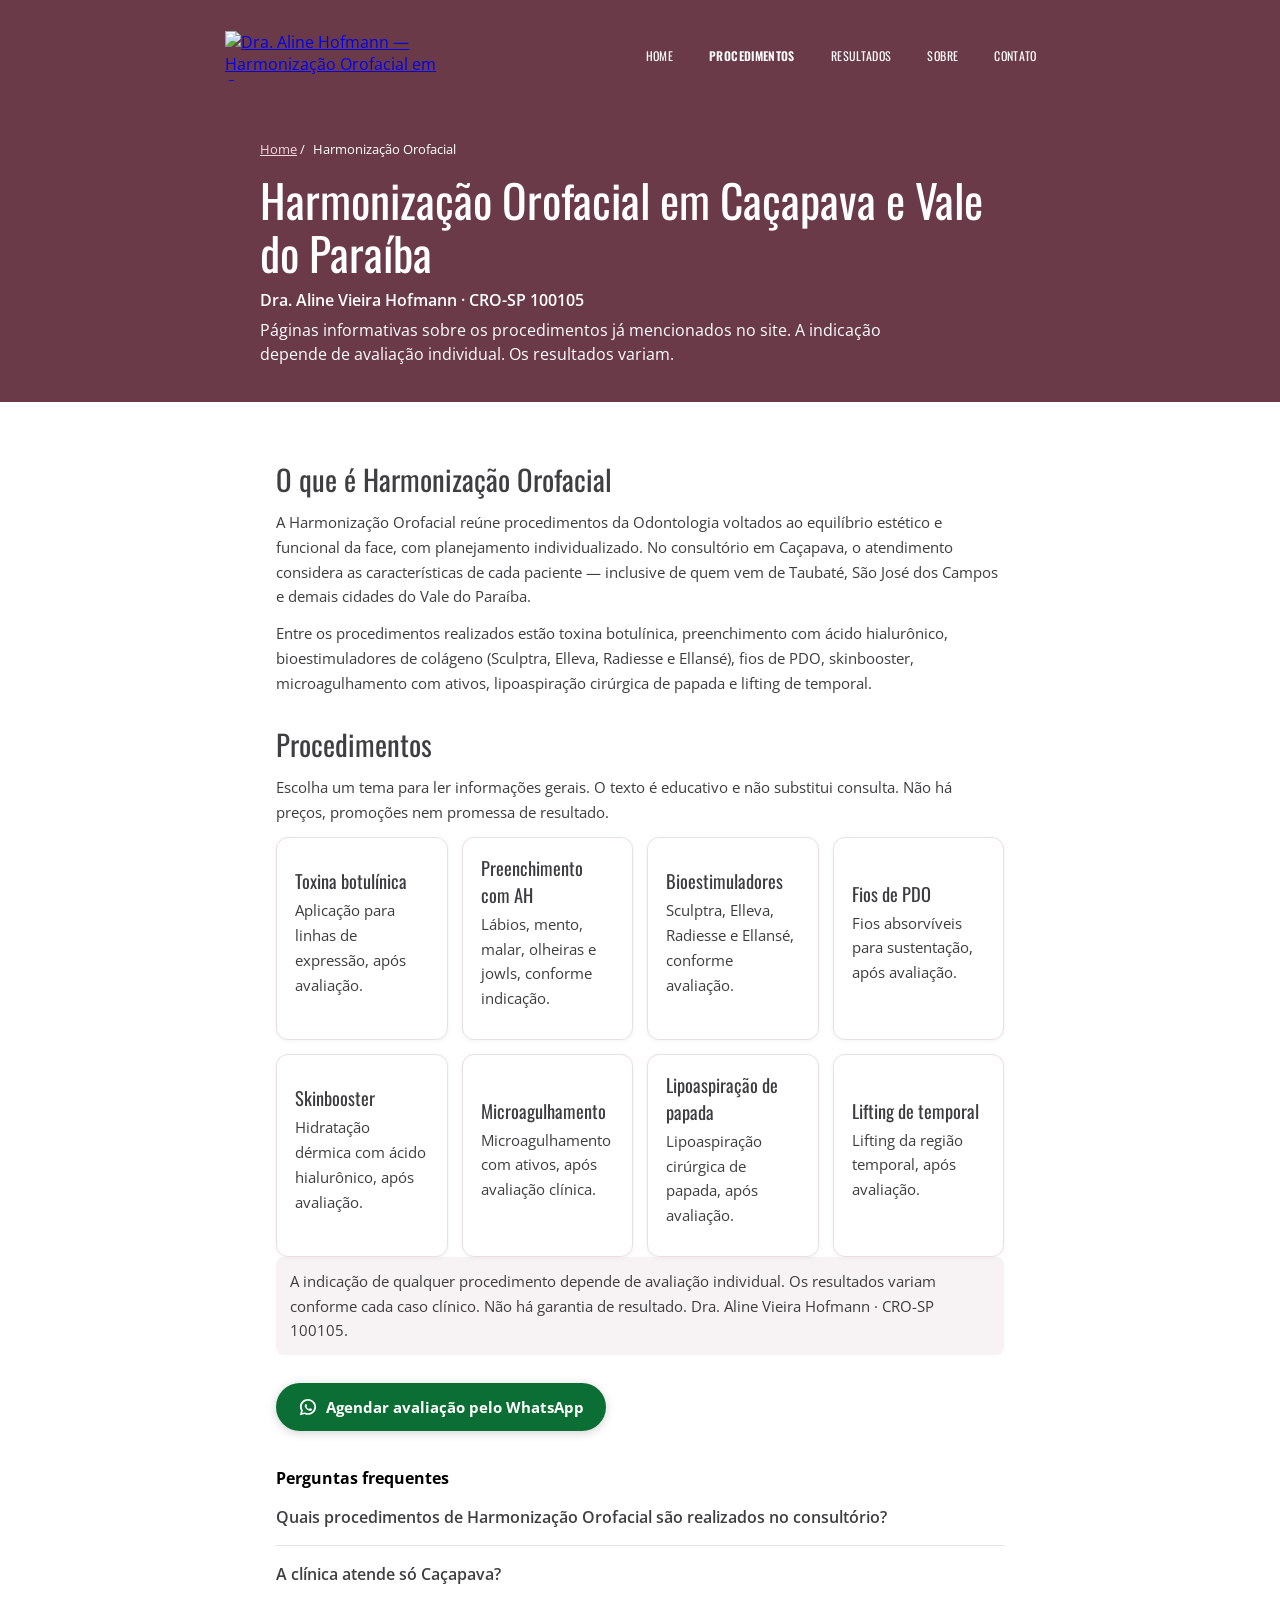
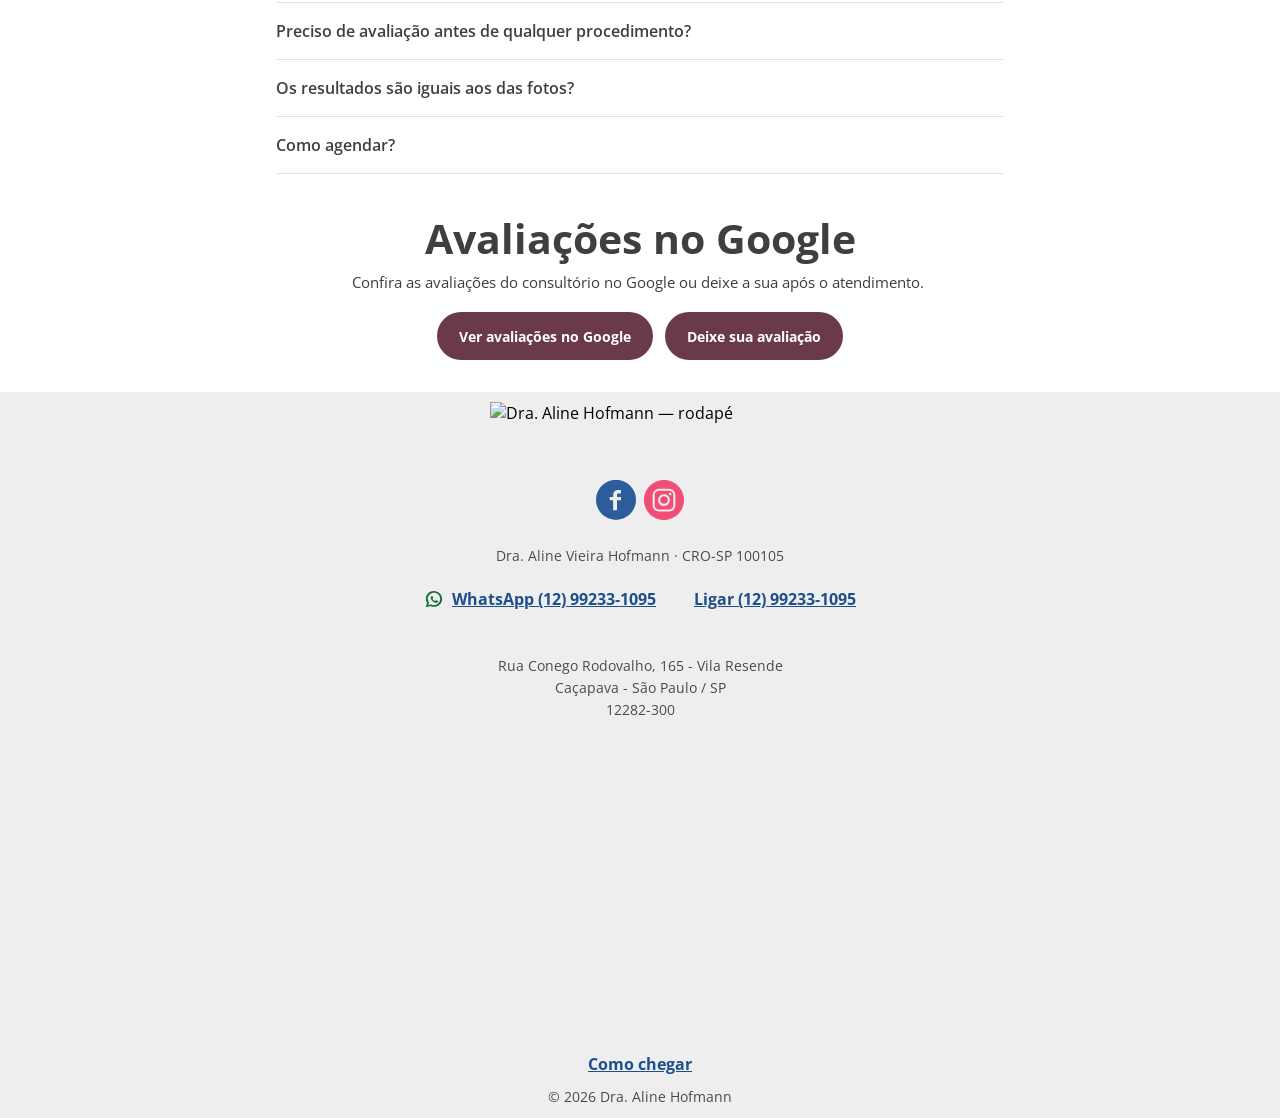
==== harmonizacao-orofacial/index.html @ 2e1ecfd5 "Cria páginas SEO de procedimentos de Harmonização Orofacial Hub e oito landings estáticas em /harmon" ====
<!DOCTYPE html>
<html lang="pt-BR">
  <head>
    <meta http-equiv="Content-Type" content="text/html; charset=UTF-8">
    <meta http-equiv="X-UA-Compatible" content="IE=edge">
    <meta name="viewport" content="width=device-width, initial-scale=1">
    <meta name="robots" content="index,follow">
    <title>Harmonização Orofacial em Caçapava | Procedimentos | Dra. Aline Hofmann</title>
    <meta name="description" content="Procedimentos de Harmonização Orofacial em Caçapava, Taubaté, São José dos Campos e Vale do Paraíba. Dra. Aline Vieira Hofmann, CRO-SP 100105. Agende avaliação pelo WhatsApp.">
    <meta property="og:title" content="Harmonização Orofacial em Caçapava | Procedimentos | Dra. Aline Hofmann">
    <meta property="og:description" content="Procedimentos de Harmonização Orofacial em Caçapava, Taubaté, São José dos Campos e Vale do Paraíba. Dra. Aline Vieira Hofmann, CRO-SP 100105. Agende avaliação pelo WhatsApp.">
    <meta property="og:locale" content="pt_BR">
    <meta property="og:type" content="website">
    <meta property="og:url" content="https://www.alinehofmann.com.br/harmonizacao-orofacial/">
    <meta property="og:image" content="https://www.alinehofmann.com.br/assets/images/img-dra-aline-hofmann-facebook.jpg">
    <link rel="canonical" href="https://www.alinehofmann.com.br/harmonizacao-orofacial/">
    <link rel="icon" href="/favicon.ico" type="image/x-icon">
    <link rel="preconnect" href="https://fonts.googleapis.com">
    <link rel="preconnect" href="https://fonts.gstatic.com" crossorigin>
    <link rel="preload" as="style" href="https://fonts.googleapis.com/css2?family=Open+Sans:wght@400;600;700&family=Oswald:wght@400;700&display=swap" onload="this.onload=null;this.rel='stylesheet'">
    <noscript><link href="https://fonts.googleapis.com/css2?family=Open+Sans:wght@400;600;700&family=Oswald:wght@400;700&display=swap" rel="stylesheet"></noscript>
    <link href="/assets/criadordesites.css" rel="stylesheet" type="text/css">
    <link href="/assets/site.css" rel="stylesheet" type="text/css">
    <script async src="https://www.googletagmanager.com/gtag/js?id=G-3TV7PS3K3Y"></script>
    <script>
      window.dataLayer = window.dataLayer || [];
      function gtag(){dataLayer.push(arguments);}
      gtag("js", new Date());
      gtag("config", "G-3TV7PS3K3Y");
    </script>
    <script type="application/ld+json">
{
  "@context": "https://schema.org",
  "@graph": [
    {
      "@type": "Dentist",
      "@id": "https://www.alinehofmann.com.br/#dentist",
      "name": "Dra. Aline Vieira Hofmann",
      "alternateName": "Dra. Aline Hofmann",
      "url": "https://www.alinehofmann.com.br/",
      "image": "https://www.alinehofmann.com.br/assets/images/img-dra-aline-hofmann-facebook.jpg",
      "telephone": "+5512992331095",
      "identifier": "CRO-SP 100105",
      "address": {
        "@type": "PostalAddress",
        "streetAddress": "Rua Conego Rodovalho, 165, Vila Resende",
        "addressLocality": "Caçapava",
        "addressRegion": "SP",
        "postalCode": "12282-300",
        "addressCountry": "BR"
      },
      "areaServed": [
        {
          "@type": "City",
          "name": "Caçapava"
        },
        {
          "@type": "City",
          "name": "Taubaté"
        },
        {
          "@type": "City",
          "name": "São José dos Campos"
        },
        {
          "@type": "AdministrativeArea",
          "name": "Vale do Paraíba"
        }
      ],
      "hasMap": "https://maps.google.com/?cid=9540491782782688648",
      "sameAs": [
        "https://www.instagram.com/dra_aline_hofmann/",
        "https://maps.google.com/?cid=9540491782782688648"
      ]
    },
    {
      "@type": "Service",
      "@id": "https://www.alinehofmann.com.br/harmonizacao-orofacial/#service",
      "name": "Harmonização Orofacial",
      "serviceType": "Harmonização Orofacial",
      "description": "Harmonização Orofacial em Caçapava, Taubaté, São José dos Campos e Vale do Paraíba.",
      "url": "https://www.alinehofmann.com.br/harmonizacao-orofacial/",
      "provider": {
        "@id": "https://www.alinehofmann.com.br/#dentist"
      },
      "areaServed": [
        {
          "@type": "City",
          "name": "Caçapava"
        },
        {
          "@type": "City",
          "name": "Taubaté"
        },
        {
          "@type": "City",
          "name": "São José dos Campos"
        },
        {
          "@type": "AdministrativeArea",
          "name": "Vale do Paraíba"
        }
      ]
    },
    {
      "@type": "BreadcrumbList",
      "itemListElement": [
        {
          "@type": "ListItem",
          "position": 1,
          "name": "Home",
          "item": "https://www.alinehofmann.com.br/"
        },
        {
          "@type": "ListItem",
          "position": 2,
          "name": "Harmonização Orofacial",
          "item": "https://www.alinehofmann.com.br/harmonizacao-orofacial/"
        }
      ]
    },
    {
      "@type": "FAQPage",
      "mainEntity": [
        {
          "@type": "Question",
          "name": "Quais procedimentos de Harmonização Orofacial são realizados no consultório?",
          "acceptedAnswer": {
            "@type": "Answer",
            "text": "Entre os procedimentos mencionados no site estão toxina botulínica, preenchimento com ácido hialurônico, bioestimuladores de colágeno (Sculptra, Elleva, Radiesse e Ellansé), fios de PDO, skinbooster, microagulhamento com ativos, lipoaspiração cirúrgica de papada e lifting de temporal. A indicação de cada um depende de avaliação individual."
          }
        },
        {
          "@type": "Question",
          "name": "A clínica atende só Caçapava?",
          "acceptedAnswer": {
            "@type": "Answer",
            "text": "O consultório fica em Caçapava/SP e também recebe pacientes de Taubaté, São José dos Campos e de outras cidades do Vale do Paraíba."
          }
        },
        {
          "@type": "Question",
          "name": "Preciso de avaliação antes de qualquer procedimento?",
          "acceptedAnswer": {
            "@type": "Answer",
            "text": "Sim. Nenhum procedimento é indicado sem exame clínico. Esta página é informativa e não substitui consulta."
          }
        },
        {
          "@type": "Question",
          "name": "Os resultados são iguais aos das fotos?",
          "acceptedAnswer": {
            "@type": "Answer",
            "text": "Não. Imagens e relatos de outros casos não preveem o seu resultado. Os resultados variam conforme cada caso clínico."
          }
        },
        {
          "@type": "Question",
          "name": "Como agendar?",
          "acceptedAnswer": {
            "@type": "Answer",
            "text": "Pelo WhatsApp (12) 99233-1095, informando o procedimento de interesse para uma avaliação."
          }
        }
      ]
    }
  ]
}
    </script>
  </head>
  <body class="cs-main page-landing">
    <a class="skip-link" href="#conteudo">Ir para o conteúdo</a>
    <div class="cs-page">
      <header id="3a23d030-211c-4ec1-aa91-e8f165fbb660" class="cs-section cs-section-full cs-section-vertical">
        <div class="cs-section-inner">
          <div class="cs-lines">
            <div class="cs-line">
              <div class="cs-boxes">
                <div class="cs-box">
                  <div class="cs-widgets">
                    <div class="cs-widget cs-image-widget cs-image-alignment-center">
                      <a href="/">
                        <img class="cs-chosen-image" width="731" height="132" src="https://www.alinehofmann.com.br/assets/images/logo-dra-aline-hofmann.png" title="Dra. Aline Hofmann" alt="Dra. Aline Hofmann — Harmonização Orofacial em Caçapava">
                      </a>
                    </div>
                  </div>
                </div>
                <div class="cs-box">
                  <div class="cs-widgets">
                    <div class="cs-widget cs-menu-widget">
                      <nav class="cs-menu cs-menu-theme-2 cs-menu-horizontal cs-menu-center" aria-label="Menu principal do site">
                        <input aria-label="Abrir ou fechar o menu de navegação" type="checkbox" name="cs-menu-control" id="cs-menu-control">
                        <label for="cs-menu-control" class="cs-menu-button">
                          <svg viewBox="0 0 24 24" class="cs-ico-menu" xmlns="http://www.w3.org/2000/svg" aria-labelledby="menu-open-title" role="img">
                            <title id="menu-open-title">Ícone para exibir o menu</title>
                            <path d="M21.7,1.2H2.3C1,1.2,0,2.2,0,3.5s1,2.3,2.3,2.3h19.4c1.3,0,2.3-1,2.3-2.3S23,1.2,21.7,1.2z"></path>
                            <path d="M21.7,9.7H2.3C1,9.7,0,10.7,0,12s1,2.3,2.3,2.3h19.4c1.3,0,2.3-1,2.3-2.3S23,9.7,21.7,9.7z"></path>
                            <path d="M21.7,18.2H2.3c-1.3,0-2.3,1-2.3,2.3c0,1.3,1,2.3,2.3,2.3h19.4c1.3,0,2.3-1,2.3-2.3C24,19.2,23,18.2,21.7,18.2z"></path>
                          </svg>
                          <svg viewBox="0 0 24 24.009" class="cs-ico-menu-close" xmlns="http://www.w3.org/2000/svg" aria-labelledby="menu-close-title" role="img">
                            <title id="menu-close-title">Ícone para fechar o menu</title>
                            <path d="M16.067,12.009l7.092-7.091c1.121-1.121,1.121-2.938,0-4.058c-1.121-1.121-2.938-1.121-4.058,0 l-7.092,7.092L4.918,0.84C3.797-0.28,1.98-0.28,0.86,0.84c-1.121,1.121-1.121,2.938,0,4.058l7.092,7.111L0.84,19.101 c-1.121,1.121-1.121,2.938,0,4.059c0.561,0.56,1.295,0.85,2.029,0.85c0.734,0,1.469-0.271,2.029-0.85l7.111-7.092l7.092,7.092 c0.561,0.56,1.294,0.85,2.028,0.85s1.469-0.271,2.029-0.85c1.121-1.121,1.121-2.938,0-4.059L16.067,12.009z"></path>
                          </svg>
                        </label>
                        <label for="cs-menu-control" class="cs-menu-overlay"></label>
                        <ul class="cs-menu-items">
                          <li><a href="/">HOME</a></li>
                          <li class="cs-is-active has-submenu">
                            <a href="/harmonizacao-orofacial/" aria-haspopup="true">PROCEDIMENTOS</a>
                            <ul class="submenu">
                            <li><a href="/harmonizacao-orofacial/toxina-botulinica/">Toxina botulínica</a></li>
                            <li><a href="/harmonizacao-orofacial/preenchimento-acido-hialuronico/">Preenchimento com ácido hialurônico</a></li>
                            <li><a href="/harmonizacao-orofacial/bioestimuladores-de-colageno/">Bioestimuladores de colágeno</a></li>
                            <li><a href="/harmonizacao-orofacial/fios-de-pdo/">Fios de PDO</a></li>
                            <li><a href="/harmonizacao-orofacial/skinbooster/">Skinbooster</a></li>
                            <li><a href="/harmonizacao-orofacial/microagulhamento-com-ativos/">Microagulhamento com ativos</a></li>
                            <li><a href="/harmonizacao-orofacial/lipoaspiracao-de-papada/">Lipoaspiração cirúrgica de papada</a></li>
                            <li><a href="/harmonizacao-orofacial/lifting-de-temporal/">Lifting de temporal</a></li>
                            </ul>
                          </li>
                          <li><a href="/#resultados">RESULTADOS</a></li>
                          <li><a href="/#sobre">SOBRE</a></li>
                          <li><a href="/#contato">CONTATO</a></li>
                        </ul>
                      </nav>
                    </div>
                  </div>
                </div>
              </div>
            </div>
          </div>
        </div>
      </header>
      <main id="conteudo">
      <section class="page-hero">
        <div class="page-hero-inner">
          <ol class="breadcrumbs">
            <li><a href="/">Home</a><span aria-hidden="true"> / </span></li>
            <li><span aria-current="page">Harmonização Orofacial</span></li>
          </ol>
          <h1 class="hero-title">Harmonização Orofacial em Caçapava e Vale do Paraíba</h1>
          <p class="page-identity">Dra. Aline Vieira Hofmann · CRO-SP 100105</p>
          <p class="page-lead">Páginas informativas sobre os procedimentos já mencionados no site. A indicação depende de avaliação individual. Os resultados variam.</p>
        </div>
      </section>
      <article class="page-main">
        <h2>O que é Harmonização Orofacial</h2>
        <p>A Harmonização Orofacial reúne procedimentos da Odontologia voltados ao equilíbrio estético e funcional da face, com planejamento individualizado. No consultório em Caçapava, o atendimento considera as características de cada paciente — inclusive de quem vem de Taubaté, São José dos Campos e demais cidades do Vale do Paraíba.</p>
        <p>Entre os procedimentos realizados estão toxina botulínica, preenchimento com ácido hialurônico, bioestimuladores de colágeno (Sculptra, Elleva, Radiesse e Ellansé), fios de PDO, skinbooster, microagulhamento com ativos, lipoaspiração cirúrgica de papada e lifting de temporal.</p>
        <h2>Procedimentos</h2>
        <p>Escolha um tema para ler informações gerais. O texto é educativo e não substitui consulta. Não há preços, promoções nem promessa de resultado.</p>
        <div class="procedimentos-grid">
          <a class="procedimento-card" href="/harmonizacao-orofacial/toxina-botulinica/"><span class="card-title">Toxina botulínica</span><p>Aplicação para linhas de expressão, após avaliação.</p></a>
          <a class="procedimento-card" href="/harmonizacao-orofacial/preenchimento-acido-hialuronico/"><span class="card-title">Preenchimento com AH</span><p>Lábios, mento, malar, olheiras e jowls, conforme indicação.</p></a>
          <a class="procedimento-card" href="/harmonizacao-orofacial/bioestimuladores-de-colageno/"><span class="card-title">Bioestimuladores</span><p>Sculptra, Elleva, Radiesse e Ellansé, conforme avaliação.</p></a>
          <a class="procedimento-card" href="/harmonizacao-orofacial/fios-de-pdo/"><span class="card-title">Fios de PDO</span><p>Fios absorvíveis para sustentação, após avaliação.</p></a>
          <a class="procedimento-card" href="/harmonizacao-orofacial/skinbooster/"><span class="card-title">Skinbooster</span><p>Hidratação dérmica com ácido hialurônico, após avaliação.</p></a>
          <a class="procedimento-card" href="/harmonizacao-orofacial/microagulhamento-com-ativos/"><span class="card-title">Microagulhamento</span><p>Microagulhamento com ativos, após avaliação clínica.</p></a>
          <a class="procedimento-card" href="/harmonizacao-orofacial/lipoaspiracao-de-papada/"><span class="card-title">Lipoaspiração de papada</span><p>Lipoaspiração cirúrgica de papada, após avaliação.</p></a>
          <a class="procedimento-card" href="/harmonizacao-orofacial/lifting-de-temporal/"><span class="card-title">Lifting de temporal</span><p>Lifting da região temporal, após avaliação.</p></a>
        </div>
        <p class="compliance-note">A indicação de qualquer procedimento depende de avaliação individual. Os resultados variam conforme cada caso clínico. Não há garantia de resultado. Dra. Aline Vieira Hofmann · CRO-SP 100105.</p>
      </article>
      <div class="page-cta">
        <a class="btn-whatsapp" data-whatsapp="true" href="https://api.whatsapp.com/send?phone=5512992331095&amp;text=Ol%C3%A1%2C%20te%20encontrei%20pelo%20site.%20Gostaria%20de%20agendar%20uma%20avalia%C3%A7%C3%A3o%20de%20Harmoniza%C3%A7%C3%A3o%20Orofacial." target="_blank" rel="noopener noreferrer"><svg class="icon-whatsapp" xmlns="http://www.w3.org/2000/svg" width="20" height="20" viewBox="0 0 32 32" aria-hidden="true" focusable="false"><path fill="currentColor" d="M16 3C8.8 3 3 8.6 3 15.6c0 2.2.6 4.3 1.8 6.2L3 29l7.4-1.9c1.8.9 3.8 1.4 5.6 1.4 7.2 0 13-5.6 13-12.6S23.2 3 16 3zm0 23c-1.6 0-3.2-.4-4.6-1.2l-.3-.2-4.4 1.1 1.2-4.2-.2-.3C6.6 19.5 6 17.6 6 15.6 6 10.3 10.5 6 16 6s10 4.3 10 9.6S21.5 26 16 26zm5.5-7.2c-.3-.1-1.7-.8-2-.9s-.5-.1-.6.1c-.2.3-.7.9-.8 1.1-.1.2-.3.2-.6.1-1.5-.6-2.8-1.5-3.9-3.4-.3-.5.3-.5.8-1.6.1-.2 0-.3 0-.5l-.8-1.9c-.2-.5-.4-.4-.6-.4h-.5c-.2 0-.5.1-.7.3-.3.3-1 1-1 2.4s1 2.8 1.2 3c.1.2 2 3.2 4.9 4.4 1.8.7 2.5.6 3.4.5.5-.1 1.7-.7 1.9-1.4.2-.7.2-1.2.2-1.4 0-.1-.2-.2-.5-.3z"/></svg><span>Agendar avaliação pelo WhatsApp</span></a>
      </div>
      <section class="page-faq" aria-labelledby="faq-title">
        <h2 id="faq-title">Perguntas frequentes</h2>
        <ul class="faq-list">
          <li><details><summary>Quais procedimentos de Harmonização Orofacial são realizados no consultório?</summary><p>Entre os procedimentos mencionados no site estão toxina botulínica, preenchimento com ácido hialurônico, bioestimuladores de colágeno (Sculptra, Elleva, Radiesse e Ellansé), fios de PDO, skinbooster, microagulhamento com ativos, lipoaspiração cirúrgica de papada e lifting de temporal. A indicação de cada um depende de avaliação individual.</p></details></li>
          <li><details><summary>A clínica atende só Caçapava?</summary><p>O consultório fica em Caçapava/SP e também recebe pacientes de Taubaté, São José dos Campos e de outras cidades do Vale do Paraíba.</p></details></li>
          <li><details><summary>Preciso de avaliação antes de qualquer procedimento?</summary><p>Sim. Nenhum procedimento é indicado sem exame clínico. Esta página é informativa e não substitui consulta.</p></details></li>
          <li><details><summary>Os resultados são iguais aos das fotos?</summary><p>Não. Imagens e relatos de outros casos não preveem o seu resultado. Os resultados variam conforme cada caso clínico.</p></details></li>
          <li><details><summary>Como agendar?</summary><p>Pelo WhatsApp (12) 99233-1095, informando o procedimento de interesse para uma avaliação.</p></details></li>
        </ul>
      </section>
      <section class="page-avaliacoes" id="avaliacoes" aria-labelledby="avaliacoes-title">
        <h2 class="section-title" id="avaliacoes-title">Avaliações no Google</h2>
        <p class="avaliacoes-copy">Confira as avaliações do consultório no Google ou deixe a sua após o atendimento.</p>
        <div class="avaliacoes-actions">
          <a class="cs-button cs-button-theme-5 btn-secondary" href="https://www.google.com/search?q=dra+aline+hofmann#lrd=0x94cc5161d61322ff:0x8466a2ba8f4b9d88,1,,,," target="_blank" rel="noopener noreferrer"><span>Ver avaliações no Google</span></a>
          <a class="cs-button cs-button-theme-5 btn-secondary" href="https://www.google.com/search?q=dra+aline+hofmann#lrd=0x94cc5161d61322ff:0x8466a2ba8f4b9d88,1,,,," target="_blank" rel="noopener noreferrer"><span>Deixe sua avaliação</span></a>
        </div>
      </section>
      </main>
      <footer id="ea6f490f-95d0-49ba-af57-de3e62d012ec" class="cs-section cs-section-full cs-section-vertical">
        <div class="cs-section-inner">
          <div class="cs-lines">
            <div class="cs-line">
              <div class="cs-boxes">
                <div class="cs-box">
                  <div class="cs-widgets">
                    <div class="cs-widget cs-image-widget cs-image-alignment-center">
                      <img class="cs-chosen-image" width="731" height="132" style="max-width: 300px; height: auto;" src="https://www.alinehofmann.com.br/assets/images/logo-dra-aline-hofmann-gray.png" title="LOGO-rodape.png" alt="Dra. Aline Hofmann — rodapé">
                    </div>
                  </div>
                </div>
              </div>
            </div>
            <div class="cs-line">
              <div class="cs-boxes">
                <div class="cs-box">
                  <div class="cs-widgets">
                    <div class="cs-widget cs-social-widget">
                      <ul class="cs-social-colors cs-social-theme-1 cs-social-alignment-center cs-social-positioning-horizontal">
                        <li>
                          <a href="https://www.facebook.com/cpv.aline" target="_blank" rel="noopener noreferrer" aria-label="Facebook da Dra. Aline Hofmann">
                            <span class="visually-hidden">Facebook da Dra. Aline Hofmann</span>
                            <svg class="cs-ico-facebook" xmlns="http://www.w3.org/2000/svg" viewBox="0 0 24 24" aria-hidden="true">
                              <path fill="currentColor" d="M13.1,8.1H15L14.9,6H13c-1.5,0-2.7,1.3-2.7,3v1.2H8.2v2h2.1v5.9h2.3v-5.9H15v-2h-2.4V8.8 C12.6,8.4,12.9,8.1,13.1,8.1z"></path>
                              <path stroke-width="0" class="symbol" d="M12-0.1c-6.7,0-12,5.4-12,12c0,6.7,5.4,12,12,12c6.7,0,12-5.4,12-12C24.1,5.3,18.7-0.1,12-0.1z M15,8.1h-1.9 c-0.2,0-0.5,0.3-0.5,0.7v1.4H15v2h-2.4v5.9h-2.3v-5.9H8.2v-2h2.1V9c0-1.7,1.2-3,2.7-3h1.9L15,8.1L15,8.1z"></path>
                            </svg>
                          </a>
                        </li>
                        <li>
                          <a href="https://www.instagram.com/dra_aline_hofmann/" target="_blank" rel="noopener noreferrer" aria-label="Instagram da Dra. Aline Hofmann">
                            <span class="visually-hidden">Instagram da Dra. Aline Hofmann</span>
                            <svg class="cs-ico-instagram" xmlns="http://www.w3.org/2000/svg" viewBox="0 0 24 24" aria-hidden="true">
                              <g fill="currentColor">
                                <path d="M15.7,7.5c-0.5,0-0.8,0.4-0.8,0.8s0.4,0.8,0.8,0.8s0.8-0.4,0.8-0.8C16.5,7.9,16.1,7.5,15.7,7.5z"></path>
                                <path d="M17.7,6.3C17.4,6,17,5.7,16.5,5.5c-0.4-0.2-0.9-0.3-1.7-0.3c-0.7,0-1,0-2.8,0s-2.1,0-2.8,0
                                c-0.7,0-1.2,0.1-1.7,0.3C7,5.7,6.6,6,6.3,6.3C5.9,6.7,5.6,7.1,5.5,7.5C5.3,8,5.2,8.5,5.2,9.2c0,0.7,0,1,0,2.8s0,2.1,0,2.8
                                c0,0.7,0.1,1.2,0.3,1.7c0.2,0.5,0.4,0.9,0.8,1.2c0.3,0.4,0.8,0.6,1.2,0.8c0.4,0.2,0.9,0.3,1.7,0.3c0.7,0,1,0,2.8,0
                                c1.9,0,2.1,0,2.8,0c0.7,0,1.2-0.1,1.7-0.3c0.9-0.4,1.7-1.1,2-2c0.2-0.4,0.3-0.9,0.3-1.7c0-0.7,0-1,0-2.8s0-2.1,0-2.8
                                c0-0.7-0.1-1.2-0.3-1.7C18.4,7.1,18.1,6.7,17.7,6.3z M17.6,14.8c0,0.7-0.1,1-0.2,1.3c-0.2,0.6-0.7,1.1-1.3,1.3
                                c-0.2,0.1-0.6,0.2-1.3,0.2c-0.7,0-0.9,0-2.8,0c-1.8,0-2.1,0-2.8,0c-0.7,0-1-0.1-1.3-0.2c-0.3-0.1-0.6-0.3-0.8-0.5
                                c-0.2-0.2-0.4-0.5-0.5-0.8c-0.1-0.2-0.2-0.6-0.2-1.3c0-0.7,0-0.9,0-2.8c0-1.8,0-2.1,0-2.8c0-0.7,0.1-1,0.2-1.3
                                c0.1-0.3,0.3-0.6,0.5-0.8C7.4,7,7.6,6.8,7.9,6.7c0.2-0.1,0.6-0.2,1.3-0.2c0.7,0,0.9,0,2.8,0c1.8,0,2.1,0,2.8,0c0.7,0,1,0.1,1.3,0.2
                                c0.3,0.1,0.6,0.3,0.8,0.5c0.2,0.2,0.4,0.5,0.5,0.8c0.1,0.2,0.2,0.6,0.2,1.3c0,0.7,0,0.9,0,2.8C17.6,13.9,17.6,14.1,17.6,14.8z"></path>
                                <path d="M12,8.5c-2,0-3.5,1.6-3.5,3.5s1.6,3.5,3.5,3.5c2,0,3.5-1.6,3.5-3.5S14,8.5,12,8.5z M12,14.3
                                c-1.3,0-2.3-1-2.3-2.3s1-2.3,2.3-2.3s2.3,1,2.3,2.3S13.3,14.3,12,14.3z"></path>
                              </g>
                              <g stroke-width="0">
                                <circle cx="12" cy="12" r="2.3"></circle>
                                <path d="M17.4,8c-0.1-0.3-0.3-0.6-0.5-0.8c-0.2-0.2-0.5-0.4-0.8-0.5c-0.2-0.1-0.6-0.2-1.3-0.2c-0.7,0-0.9,0-2.8,0
                                c-1.8,0-2.1,0-2.8,0c-0.7,0-1,0.1-1.3,0.2C7.6,6.8,7.4,7,7.1,7.2C6.9,7.4,6.7,7.7,6.6,8C6.5,8.2,6.4,8.6,6.4,9.3c0,0.7,0,0.9,0,2.8
                                c0,1.8,0,2.1,0,2.8c0,0.7,0.1,1,0.2,1.3c0.1,0.3,0.3,0.6,0.5,0.8c0.2,0.2,0.5,0.4,0.8,0.5c0.2,0.1,0.6,0.2,1.3,0.2
                                c0.7,0,0.9,0,2.8,0c1.8,0,2.1,0,2.8,0c0.7,0,1-0.1,1.3-0.2c0.6-0.2,1.1-0.7,1.3-1.3c0.1-0.2,0.2-0.6,0.2-1.3c0-0.7,0-0.9,0-2.8
                                c0-1.8,0-2.1,0-2.8C17.6,8.6,17.5,8.2,17.4,8z M12,15.6c-2,0-3.5-1.6-3.5-3.5S10,8.5,12,8.5c2,0,3.5,1.6,3.5,3.5S14,15.6,12,15.6z
                                M15.7,9.2c-0.5,0-0.8-0.4-0.8-0.8s0.4-0.8,0.8-0.8s0.8,0.4,0.8,0.8C16.5,8.8,16.1,9.2,15.7,9.2z"></path>
                                <path d="M12,0C5.4,0,0,5.4,0,12s5.4,12,12,12s12-5.4,12-12S18.6,0,12,0z M18.8,14.9c0,0.7-0.1,1.2-0.3,1.7c-0.4,0.9-1.1,1.7-2,2
                                c-0.4,0.2-0.9,0.3-1.7,0.3c-0.7,0-1,0-2.8,0c-1.9,0-2.1,0-2.8,0c-0.7,0-1.2-0.1-1.7-0.3c-0.5-0.2-0.9-0.4-1.2-0.8
                                c-0.4-0.3-0.6-0.8-0.8-1.2c-0.2-0.4-0.3-0.9-0.3-1.7c0-0.7,0-1,0-2.8s0-2.1,0-2.8c0-0.7,0.1-1.2,0.3-1.7c0.2-0.5,0.4-0.9,0.8-1.2
                                C6.6,6,7,5.7,7.5,5.5c0.4-0.2,0.9-0.3,1.7-0.3c0.7,0,1,0,2.8,0s2.1,0,2.8,0c0.7,0,1.2,0.1,1.7,0.3C17,5.7,17.4,6,17.7,6.3
                                c0.4,0.3,0.6,0.8,0.8,1.2c0.2,0.4,0.3,0.9,0.3,1.7c0,0.7,0,1,0,2.8S18.9,14.2,18.8,14.9z"></path>
                              </g>
                            </svg>
                          </a>
                        </li>
                      </ul>
                    </div>
                  </div>
                </div>
              </div>
            </div>
            <div class="cs-line">
              <div class="cs-boxes">
                <div class="cs-box">
                  <div class="cs-widgets">
                    <div class="cs-widget cs-text-widget">
                      <div class="text-editor">
                        <p class="footer-identity" style="text-align:center">Dra. Aline Vieira Hofmann · CRO-SP 100105</p>
                        <div class="footer-contact">
                          <a class="footer-whatsapp" data-whatsapp="true" href="https://api.whatsapp.com/send?phone=5512992331095&amp;text=Ol%C3%A1%2C%20te%20encontrei%20pelo%20site.%20Gostaria%20de%20agendar%20uma%20avalia%C3%A7%C3%A3o%20de%20Harmoniza%C3%A7%C3%A3o%20Orofacial." target="_blank" rel="noopener noreferrer"><svg class="icon-whatsapp" xmlns="http://www.w3.org/2000/svg" width="20" height="20" viewBox="0 0 32 32" aria-hidden="true" focusable="false"><path fill="currentColor" d="M16 3C8.8 3 3 8.6 3 15.6c0 2.2.6 4.3 1.8 6.2L3 29l7.4-1.9c1.8.9 3.8 1.4 5.6 1.4 7.2 0 13-5.6 13-12.6S23.2 3 16 3zm0 23c-1.6 0-3.2-.4-4.6-1.2l-.3-.2-4.4 1.1 1.2-4.2-.2-.3C6.6 19.5 6 17.6 6 15.6 6 10.3 10.5 6 16 6s10 4.3 10 9.6S21.5 26 16 26zm5.5-7.2c-.3-.1-1.7-.8-2-.9s-.5-.1-.6.1c-.2.3-.7.9-.8 1.1-.1.2-.3.2-.6.1-1.5-.6-2.8-1.5-3.9-3.4-.3-.5.3-.5.8-1.6.1-.2 0-.3 0-.5l-.8-1.9c-.2-.5-.4-.4-.6-.4h-.5c-.2 0-.5.1-.7.3-.3.3-1 1-1 2.4s1 2.8 1.2 3c.1.2 2 3.2 4.9 4.4 1.8.7 2.5.6 3.4.5.5-.1 1.7-.7 1.9-1.4.2-.7.2-1.2.2-1.4 0-.1-.2-.2-.5-.3z"/></svg><span>WhatsApp (12) 99233-1095</span></a>
                          <a href="tel:+5512992331095">Ligar (12) 99233-1095</a>
                        </div>
                      </div>
                    </div>
                  </div>
                </div>
              </div>
            </div>
            <div class="cs-line">
              <div class="cs-boxes">
                <div class="cs-box">
                  <div class="cs-widgets">
                    <div class="cs-widget cs-text-widget" style="text-align: center;">
                      <div class="text-editor">
                        <p class="footer-address">Rua Conego Rodovalho, 165 - Vila Resende</p>
                        <p class="footer-address">Caçapava - São Paulo / SP</p>
                        <p class="footer-address">12282-300</p>
                      </div>
                    </div>
                  </div>
                </div>
              </div>
            </div>
            <div class="cs-line">
              <div class="cs-boxes">
                <div class="cs-box">
                  <div class="cs-widgets">
                    <div class="cs-widget cs-text-widget" style="text-align:center">
                      <iframe
                        class="maps-embed"
                        title="Mapa do consultório da Dra. Aline Hofmann na Rua Conego Rodovalho, 165, Vila Resende, Caçapava/SP"
                        src="https://www.google.com/maps?cid=9540491782782688648&amp;hl=pt-BR&amp;output=embed"
                        width="600"
                        height="280"
                        loading="lazy"
                        referrerpolicy="no-referrer-when-downgrade"
                        allowfullscreen></iframe>
                      <p>
                        <a class="como-chegar" href="https://maps.google.com/?cid=9540491782782688648" target="_blank" rel="noopener noreferrer">Como chegar</a>
                      </p>
                      <div class="text-editor">
                        <p class="footer-legal" style="text-align:center">© 2026 Dra. Aline Hofmann</p>
                      </div>
                    </div>
                  </div>
                </div>
              </div>
            </div>
          </div>
        </div>
      </footer>
    </div>
    <a class="whatsapp-float" data-whatsapp="true" href="https://api.whatsapp.com/send?phone=5512992331095&amp;text=Ol%C3%A1%2C%20te%20encontrei%20pelo%20site.%20Gostaria%20de%20agendar%20uma%20avalia%C3%A7%C3%A3o%20de%20Harmoniza%C3%A7%C3%A3o%20Orofacial." target="_blank" rel="noopener noreferrer" aria-label="Agendar avaliação pelo WhatsApp">
      <svg xmlns="http://www.w3.org/2000/svg" width="30" height="30" viewBox="0 0 32 32" aria-hidden="true"><path fill="#fff" d="M16 3C8.8 3 3 8.6 3 15.6c0 2.2.6 4.3 1.8 6.2L3 29l7.4-1.9c1.8.9 3.8 1.4 5.6 1.4 7.2 0 13-5.6 13-12.6S23.2 3 16 3zm0 23c-1.6 0-3.2-.4-4.6-1.2l-.3-.2-4.4 1.1 1.2-4.2-.2-.3C6.6 19.5 6 17.6 6 15.6 6 10.3 10.5 6 16 6s10 4.3 10 9.6S21.5 26 16 26zm5.5-7.2c-.3-.1-1.7-.8-2-.9s-.5-.1-.6.1c-.2.3-.7.9-.8 1.1-.1.2-.3.2-.6.1-1.5-.6-2.8-1.5-3.9-3.4-.3-.5.3-.5.8-1.6.1-.2 0-.3 0-.5l-.8-1.9c-.2-.5-.4-.4-.6-.4h-.5c-.2 0-.5.1-.7.3-.3.3-1 1-1 2.4s1 2.8 1.2 3c.1.2 2 3.2 4.9 4.4 1.8.7 2.5.6 3.4.5.5-.1 1.7-.7 1.9-1.4.2-.7.2-1.2.2-1.4 0-.1-.2-.2-.5-.3z"/></svg>
    </a>
    <script src="/assets/site.js"></script>
  </body>
</html>
---- assets/criadordesites.css ----
.owl-carousel,.owl-carousel .owl-item,.owl-theme .owl-dots,.owl-theme .owl-nav{-webkit-tap-highlight-color:transparent}.cs-product-modal,.fadeIn{-moz-animation:fadeIn .4s}.owl-carousel{display:none;width:100%;position:relative;z-index:1}.owl-carousel .owl-stage{position:relative;-ms-touch-action:pan-Y;touch-action:manipulation;-moz-backface-visibility:hidden}.owl-carousel .owl-stage:after{content:".";display:block;clear:both;visibility:hidden;line-height:0;height:0}.owl-carousel .owl-stage-outer{position:relative;overflow:hidden;-webkit-transform:translate3d(0,0,0)}.owl-carousel .owl-item,.owl-carousel .owl-wrapper{-webkit-backface-visibility:hidden;-moz-backface-visibility:hidden;-ms-backface-visibility:hidden;-webkit-transform:translate3d(0,0,0);-moz-transform:translate3d(0,0,0);-ms-transform:translate3d(0,0,0)}.owl-carousel .owl-item{position:relative;min-height:1px;float:left;-webkit-backface-visibility:hidden;-webkit-touch-callout:none}.owl-carousel .owl-item img{display:block;width:100%}.owl-carousel .owl-dots.disabled,.owl-carousel .owl-nav.disabled{display:none}.owl-carousel .owl-dot,.owl-carousel .owl-nav .owl-next,.owl-carousel .owl-nav .owl-prev{cursor:pointer;-webkit-user-select:none;-khtml-user-select:none;-moz-user-select:none;-ms-user-select:none;user-select:none}.cs-form-group .cs-form-file-btn,.owl-carousel.owl-drag .owl-item{-webkit-user-select:none;-moz-user-select:none;-ms-user-select:none}.owl-carousel .owl-nav button.owl-next,.owl-carousel .owl-nav button.owl-prev,.owl-carousel button.owl-dot{background:0 0;color:inherit;border:none;padding:0!important;font:inherit}.owl-carousel.owl-loaded{display:block}.owl-carousel.owl-loading{opacity:0;display:block}.owl-carousel.owl-hidden{opacity:0}.owl-carousel.owl-refresh .owl-item{visibility:hidden}.owl-carousel.owl-drag .owl-item{touch-action:pan-y;user-select:none}.owl-carousel.owl-grab{cursor:move;cursor:grab}.owl-carousel.owl-rtl{direction:rtl}.owl-carousel.owl-rtl .owl-item{float:right}.no-js .owl-carousel{display:block}.owl-carousel .animated{animation-duration:1s;animation-fill-mode:both}.owl-carousel .owl-animated-in{z-index:0}.owl-carousel .owl-animated-out{z-index:1}.owl-carousel .fadeOut{animation-name:fadeOut}@keyframes fadeOut{0%{opacity:1}100%{opacity:0}}.owl-height{transition:height .5s ease-in-out}.owl-carousel .owl-item .owl-lazy{opacity:0;transition:opacity .4s ease}.owl-carousel .owl-item .owl-lazy:not([src]),.owl-carousel .owl-item .owl-lazy[src^=""]{max-height:0}.owl-carousel .owl-item img.owl-lazy{transform-style:preserve-3d}.owl-carousel .owl-video-wrapper{position:relative;height:100%;background:#000}.owl-carousel .owl-video-play-icon{position:absolute;height:80px;width:80px;left:50%;top:50%;margin-left:-40px;margin-top:-40px;background:url(owl.video.play.png) no-repeat;cursor:pointer;z-index:1;-webkit-backface-visibility:hidden;transition:transform .1s ease}.owl-carousel .owl-video-play-icon:hover{transform:scale(1.3,1.3)}.owl-carousel .owl-video-playing .owl-video-play-icon,.owl-carousel .owl-video-playing .owl-video-tn{display:none}.owl-carousel .owl-video-tn{opacity:0;height:100%;background-position:center center;background-repeat:no-repeat;background-size:contain;transition:opacity .4s ease}.owl-carousel .owl-video-frame{position:relative;z-index:1;height:100%;width:100%}.owl-theme .owl-nav{margin-top:10px;text-align:center}.owl-theme .owl-nav [class*=owl-]{color:#FFF;font-size:14px;margin:5px;padding:4px 7px;background:#D6D6D6;display:inline-block;cursor:pointer;border-radius:3px}.owl-theme .owl-nav [class*=owl-]:hover{background:#869791;color:#FFF;text-decoration:none}.owl-theme .owl-nav .disabled{opacity:.5;cursor:default}.cs-btn-show-more,.cs-form-widget .cs-button,.cs-gallery[data-full-image] img.owl-lazy:hover,.cs-pointer{cursor:pointer}.owl-theme .owl-nav.disabled+.owl-dots{margin-top:10px}.owl-theme .owl-dots{text-align:center}.owl-theme .owl-dots .owl-dot{display:inline-block;zoom:1}.owl-theme .owl-dots .owl-dot span{width:10px;height:10px;margin:5px 7px;background:#D6D6D6;display:block;-webkit-backface-visibility:visible;transition:opacity .2s ease;border-radius:30px}.owl-theme .owl-dots .owl-dot.active span,.owl-theme .owl-dots .owl-dot:hover span{background:#869791}.cs-float-l{float:left}.cs-float-r{float:right}.cs-float-n{float:none}.cs-clearfix::after,.cs-widgets::after{content:"";display:block;clear:both}.cs-inline-block{display:inline-block}.cs-inline{display:inline}.cs-block{display:block}.cs-display-none{display:none!important}.cs-center{display:block!important;margin-left:auto!important;margin-right:auto!important;float:none!important}.cs-replace{display:block;border:none;overflow:hidden;text-indent:-9999px;word-spacing:999px}.cs-list,.cs-list li,.cs-list-auto{width:100%;float:left;display:block}.cs-list-auto{width:auto}.cs-link{color:#01b1e7;text-decoration:none}.cs-link:focus,.cs-link:hover{text-decoration:underline}.cs-color-danger{color:#d85553}.cs-height-full{height:100%}@-webkit-keyframes fadeIn{20%,from{opacity:0}to{opacity:1}}@-moz-keyframes fadeIn{20%,from{opacity:0}to{opacity:1}}@keyframes fadeIn{20%,from{opacity:0}to{opacity:1}}.fadeIn{-webkit-animation:fadeIn .4s;animation:fadeIn .4s}@-webkit-keyframes fadeOut{20%,from{opacity:1;visibility:visible}to{opacity:0;visibility:hidden}}@-moz-keyframes fadeOut{20%,from{opacity:1;visibility:visible}to{opacity:0;visibility:hidden}}@keyframes fadeOut{20%,from{opacity:1;visibility:visible}to{opacity:0;visibility:hidden}}@-webkit-keyframes spin{from{-webkit-transform:rotate(0)}to{-webkit-transform:rotate(360deg)}}@-moz-keyframes spin{from{-moz-transform:rotate(0)}to{-moz-transform:rotate(360deg)}}@keyframes spin{from{-webkit-transform:rotate(0);-moz-transform:rotate(0);-ms-transform:rotate(0);-o-transform:rotate(0);transform:rotate(0)}to{-webkit-transform:rotate(360deg);-moz-transform:rotate(360deg);-ms-transform:rotate(360deg);-o-transform:rotate(360deg);transform:rotate(360deg)}}@-webkit-keyframes animateWidget{from{opacity:0;transform:scale(.2)}50%{opacity:1;transform:scale(1.2)}to{opacity:1;transform:scale(1)}}@-moz-keyframes animateWidget{from{opacity:0;transform:scale(.2)}50%{opacity:1;transform:scale(1.2)}to{opacity:1;transform:scale(1)}}@keyframes animateWidget{from{opacity:0;transform:scale(.2)}50%{opacity:1;transform:scale(1.2)}to{opacity:1;transform:scale(1)}}@-webkit-keyframes fire{0%,100%{-webkit-transform:scale(1) translateY(0) rotate(180deg);opacity:1}25%{-webkit-transform:scale(.3) translateY(-20px) rotate(180deg);opacity:.4}50%{-webkit-transform:scale(.8) translateY(0) rotate(180deg);opacity:1}75%{-webkit-transform:scale(1.2) translateY(-20px) rotate(180deg);opacity:.4}}@-moz-keyframes fire{0%,100%{-moz-transform:scale(1) translateY(0) rotate(180deg);opacity:1}25%{-moz-transform:scale(.3) translateY(-20px) rotate(180deg);opacity:.4}50%{-moz-transform:scale(.8) translateY(0) rotate(180deg);opacity:1}75%{-moz-transform:scale(1.2) translateY(-20px) rotate(180deg);opacity:.4}}@keyframes fire{0%,100%{-webkit-transform:scale(1) translateY(0) rotate(180deg);-moz-transform:scale(1) translateY(0) rotate(180deg);-ms-transform:scale(1) translateY(0) rotate(180deg);-o-transform:scale(1) translateY(0) rotate(180deg);transform:scale(1) translateY(0) rotate(180deg);opacity:1}25%{-webkit-transform:scale(.3) translateY(-20px) rotate(180deg);-moz-transform:scale(.3) translateY(-20px) rotate(180deg);-ms-transform:scale(.3) translateY(-20px) rotate(180deg);-o-transform:scale(.3) translateY(-20px) rotate(180deg);transform:scale(.3) translateY(-20px) rotate(180deg);opacity:.4}50%{-webkit-transform:scale(.8) translateY(0) rotate(180deg);-moz-transform:scale(.8) translateY(0) rotate(180deg);-ms-transform:scale(.8) translateY(0) rotate(180deg);-o-transform:scale(.8) translateY(0) rotate(180deg);transform:scale(.8) translateY(0) rotate(180deg);opacity:1}75%{-webkit-transform:scale(1.2) translateY(-20px) rotate(180deg);-moz-transform:scale(1.2) translateY(-20px) rotate(180deg);-ms-transform:scale(1.2) translateY(-20px) rotate(180deg);-o-transform:scale(1.2) translateY(-20px) rotate(180deg);transform:scale(1.2) translateY(-20px) rotate(180deg);opacity:.4}}@-webkit-keyframes smoke{0%{-webkit-transform:translateY(100%);opacity:1}50%,70%{-webkit-transform:translateY(10px);opacity:1}100%,90%{-webkit-transform:translateY(10px);opacity:0}}@-moz-keyframes smoke{0%{-moz-transform:translateY(100%);opacity:1}50%,70%{-moz-transform:translateY(10px);opacity:1}100%,90%{-moz-transform:translateY(10px);opacity:0}}@keyframes smoke{0%{-webkit-transform:translateY(100%);-moz-transform:translateY(100%);-ms-transform:translateY(100%);-o-transform:translateY(100%);transform:translateY(100%);opacity:1}50%,70%{-webkit-transform:translateY(10px);-moz-transform:translateY(10px);-ms-transform:translateY(10px);-o-transform:translateY(10px);transform:translateY(10px);opacity:1}100%,90%{-webkit-transform:translateY(10px);-moz-transform:translateY(10px);-ms-transform:translateY(10px);-o-transform:translateY(10px);transform:translateY(10px);opacity:0}}@-webkit-keyframes smokeShadow{0%{-webkit-transform:translateY(120%);opacity:1}50%{-webkit-transform:translateY(0);opacity:1}100%,75%,85%{-webkit-transform:translateY(10%);opacity:0}}@-moz-keyframes smokeShadow{0%{-moz-transform:translateY(120%);opacity:1}50%{-moz-transform:translateY(0);opacity:1}100%,75%,85%{-moz-transform:translateY(10%);opacity:0}}@keyframes smokeShadow{0%{-webkit-transform:translateY(120%);-moz-transform:translateY(120%);-ms-transform:translateY(120%);-o-transform:translateY(120%);transform:translateY(120%);opacity:1}50%{-webkit-transform:translateY(0);-moz-transform:translateY(0);-ms-transform:translateY(0);-o-transform:translateY(0);transform:translateY(0);opacity:1}100%,75%,85%{-webkit-transform:translateY(10%);-moz-transform:translateY(10%);-ms-transform:translateY(10%);-o-transform:translateY(10%);transform:translateY(10%);opacity:0}}@-webkit-keyframes shake{0%,100%,50%{-webkit-transform:rotate(0)}25%,75%{-webkit-transform:rotate(-2deg)}}@-moz-keyframes shake{0%,100%,50%{-moz-transform:rotate(0)}25%,75%{-moz-transform:rotate(-2deg)}}@keyframes shake{0%,100%,50%{-webkit-transform:rotate(0);-moz-transform:rotate(0);-ms-transform:rotate(0);-o-transform:rotate(0);transform:rotate(0)}25%,75%{-webkit-transform:rotate(-2deg);-moz-transform:rotate(-2deg);-ms-transform:rotate(-2deg);-o-transform:rotate(-2deg);transform:rotate(-2deg)}}@-webkit-keyframes fadeSlideUpIn{0%,20%{-webkit-transform:translateY(40px);opacity:0}100%{-webkit-transform:translateY(0);opacity:1}}@-moz-keyframes fadeSlideUpIn{0%,20%{-moz-transform:translateY(40px);opacity:0}100%{-moz-transform:translateY(0);opacity:1}}@keyframes fadeSlideUpIn{0%,20%{-webkit-transform:translateY(40px);-moz-transform:translateY(40px);-ms-transform:translateY(40px);-o-transform:translateY(40px);transform:translateY(40px);opacity:0}100%{-webkit-transform:translateY(0);-moz-transform:translateY(0);-ms-transform:translateY(0);-o-transform:translateY(0);transform:translateY(0);opacity:1}}@-webkit-keyframes fadeSlideUpOut{0%{-webkit-transform:translateY(0);opacity:1}100%{-webkit-transform:translateY(40px);opacity:0}}@-moz-keyframes fadeSlideUpOut{0%{-moz-transform:translateY(0);opacity:1}100%{-moz-transform:translateY(40px);opacity:0}}@keyframes fadeSlideUpOut{0%{-webkit-transform:translateY(0);-moz-transform:translateY(0);-ms-transform:translateY(0);-o-transform:translateY(0);transform:translateY(0);opacity:1}100%{-webkit-transform:translateY(40px);-moz-transform:translateY(40px);-ms-transform:translateY(40px);-o-transform:translateY(40px);transform:translateY(40px);opacity:0}}@-webkit-keyframes fadeSlideLeftIn{0%,20%{-webkit-transform:translateX(30px);opacity:0}100%{-webkit-transform:translateX(0);opacity:1}}@-moz-keyframes fadeSlideLeftIn{0%,20%{-moz-transform:translateX(30px);opacity:0}100%{-moz-transform:translateX(0);opacity:1}}@keyframes fadeSlideLeftIn{0%,20%{-webkit-transform:translateX(30px);-moz-transform:translateX(30px);-ms-transform:translateX(30px);-o-transform:translateX(30px);transform:translateX(30px);opacity:0}100%{-webkit-transform:translateX(0);-moz-transform:translateX(0);-ms-transform:translateX(0);-o-transform:translateX(0);transform:translateX(0);opacity:1}}@-webkit-keyframes fadeSlideLeftOut{0%{-webkit-transform:translateX(0);opacity:1}100%{-webkit-transform:translateX(30px);opacity:0}}@-moz-keyframes fadeSlideLeftOut{0%{-moz-transform:translateX(0);opacity:1}100%{-moz-transform:translateX(30px);opacity:0}}@keyframes fadeSlideLeftOut{0%{-webkit-transform:translateX(0);-moz-transform:translateX(0);-ms-transform:translateX(0);-o-transform:translateX(0);transform:translateX(0);opacity:1}100%{-webkit-transform:translateX(30px);-moz-transform:translateX(30px);-ms-transform:translateX(30px);-o-transform:translateX(30px);transform:translateX(30px);opacity:0}}@-webkit-keyframes fadeSlideRightIn{0%,20%{-webkit-transform:translateX(-30px);opacity:0}100%{-webkit-transform:translateX(0);opacity:1}}@-moz-keyframes fadeSlideRightIn{0%,20%{-moz-transform:translateX(-30px);opacity:0}100%{-moz-transform:translateX(0);opacity:1}}@keyframes fadeSlideRightIn{0%,20%{-webkit-transform:translateX(-30px);-moz-transform:translateX(-30px);-ms-transform:translateX(-30px);-o-transform:translateX(-30px);transform:translateX(-30px);opacity:0}100%{-webkit-transform:translateX(0);-moz-transform:translateX(0);-ms-transform:translateX(0);-o-transform:translateX(0);transform:translateX(0);opacity:1}}@-webkit-keyframes fadeSlideRightOut{0%{-webkit-transform:translateX(0);opacity:1}100%{-webkit-transform:translateX(-30px);opacity:0}}@-moz-keyframes fadeSlideRightOut{0%{-moz-transform:translateX(0);opacity:1}100%{-moz-transform:translateX(-30px);opacity:0}}@keyframes fadeSlideRightOut{0%{-webkit-transform:translateX(0);-moz-transform:translateX(0);-ms-transform:translateX(0);-o-transform:translateX(0);transform:translateX(0);opacity:1}100%{-webkit-transform:translateX(-30px);-moz-transform:translateX(-30px);-ms-transform:translateX(-30px);-o-transform:translateX(-30px);transform:translateX(-30px);opacity:0}}.cs-menu input{position:absolute;width:1px;height:1px;margin:-1px;padding:0;overflow:hidden;clip:rect(0,0,0,0);border:0}.cs-disabled{cursor:default;opacity:.35;pointer-events:none}.cs-menu .cs-menu-items>li>a{-webkit-transition:background .25s ease-in,color .25s ease-in;-moz-transition:background .25s ease-in,color .25s ease-in;transition:background .25s ease-in,color .25s ease-in}.cs-menu input:checked~.cs-menu-overlay{visibility:visible;opacity:1}.cs-video-widget.cs-widget-empty .cs-video-player,.cs-widget-empty.cs-button-widget .cs-button,.cs-widget-empty.cs-form-widget form,.cs-widget-empty.cs-sale-widget .cs-sale-wrapper{visibility:hidden}.cs-lines,.cs-section-full .cs-section-inner,.cs-section-full-content .cs-section-inner,.cs-section-inner{max-width:940px;margin:0 auto;z-index:1}.cs-button-widget-empty p,.cs-code-widget-empty p,.cs-form-message,.cs-form-widget-empty p,.cs-gallery-widget-empty p,.cs-image-widget-empty p,.cs-sale-widget-empty p,.cs-social-widget-empty p,.cs-video-widget-empty p{margin-bottom:10px}.cs-button-widget-empty,.cs-code-widget-empty,.cs-form-widget-empty,.cs-gallery-widget-empty,.cs-image-widget-empty,.cs-sale-widget-empty,.cs-social-widget-empty,.cs-video-widget-empty{-webkit-align-content:center;-moz-align-content:center;align-content:center;-ms-flex-line-pack:center;display:-webkit-box;display:-moz-box;display:box;display:-webkit-flex;display:-moz-flex;display:-ms-flexbox;display:flex;-webkit-box-orient:horizontal;-moz-box-orient:horizontal;box-orient:horizontal;-webkit-box-direction:normal;-moz-box-direction:normal;box-direction:normal;-webkit-flex-direction:row;-moz-flex-direction:row;flex-direction:row;-ms-flex-direction:row;-webkit-box-lines:multiple;-moz-box-lines:multiple;box-lines:multiple;-webkit-flex-wrap:wrap;-moz-flex-wrap:wrap;-ms-flex-wrap:wrap;flex-wrap:wrap;-webkit-box-pack:center;-moz-box-pack:center;box-pack:center;-webkit-justify-content:center;-moz-justify-content:center;-ms-justify-content:center;-o-justify-content:center;justify-content:center;-ms-flex-pack:center;background:#f5f5f5;color:rgba(0,0,0,.25);font-weight:600;font-family:"Open Sans",verdana,arial,sans-serif;font-size:12px;height:150px;padding:30px 15px;text-align:center}.cs-boxes,.cs-menu .cs-menu-items,.grid{-moz-box-lines:multiple}.cs-button-widget-empty p,.cs-button-widget-empty::before,.cs-code-widget-empty p,.cs-code-widget-empty::before,.cs-form-widget-empty p,.cs-form-widget-empty::before,.cs-gallery-widget-empty p,.cs-gallery-widget-empty::before,.cs-image-widget-empty p,.cs-image-widget-empty::before,.cs-sale-widget-empty p,.cs-sale-widget-empty::before,.cs-social-widget-empty p,.cs-social-widget-empty::before,.cs-video-widget-empty p,.cs-video-widget-empty::before{-webkit-box-flex:0;-moz-box-flex:0;box-flex:0;-webkit-flex:0 100%;-moz-flex:0 100%;-ms-flex:0 100%;flex:0 100%}.cs-button-widget-empty svg,.cs-code-widget-empty svg,.cs-form-widget-empty svg,.cs-gallery-widget-empty svg,.cs-image-widget-empty svg,.cs-sale-widget-empty svg,.cs-social-widget-empty svg,.cs-video-widget-empty svg{fill:rgba(0,0,0,.25);width:36px;height:36px}.cs-button-widget-empty svg::before,.cs-code-widget-empty svg::before,.cs-form-widget-empty svg::before,.cs-gallery-widget-empty svg::before,.cs-image-widget-empty svg::before,.cs-sale-widget-empty svg::before,.cs-social-widget-empty svg::before,.cs-video-widget-empty svg::before{display:none}html{box-sizing:border-box}*,::after,::before{box-sizing:inherit}a,abbr,acronym,address,applet,article,aside,audio,b,big,blockquote,body,canvas,caption,center,cite,code,dd,del,details,dfn,div,dl,dt,em,embed,fieldset,figcaption,figure,footer,form,h1,h2,h3,h4,h5,h6,header,hgroup,html,i,iframe,img,ins,kbd,label,legend,li,mark,menu,nav,object,ol,output,p,pre,q,ruby,s,samp,section,small,span,strike,strong,sub,summary,sup,table,tbody,td,tfoot,th,thead,time,tr,tt,u,ul,var,video{margin:0;padding:0;border:0;font-size:100%;background:0 0}article,aside,details,figcaption,figure,footer,header,hgroup,menu,nav,section{display:block}body::after,html::after{content:"";display:block;clear:both}ol,ul{list-style:none}blockquote,q{quotes:none}blockquote::after,blockquote::before,q::after,q::before{content:"";content:none}table{border-collapse:collapse;border-spacing:0}body{height:100%;font-family:"Open Sans",verdana,helvetica,arial,sans-serif}.cs-lines{min-height:inherit}@media all and (-ms-high-contrast:none),(-ms-high-contrast:active){.cs-line{height:100%}}.cs-boxes{display:-webkit-box;display:-moz-box;display:box;display:-webkit-flex;display:-moz-flex;display:-ms-flexbox;display:flex;-webkit-box-lines:multiple;box-lines:multiple;-webkit-flex-wrap:wrap;-moz-flex-wrap:wrap;-ms-flex-wrap:wrap;flex-wrap:wrap}.cs-box{min-width:10px;padding:0 10px;-webkit-box-flex:1;-moz-box-flex:1;box-flex:1;-webkit-flex:1 0 300px;-moz-flex:1 0 300px;-ms-flex:1 0 300px;flex:1 0 300px}.cs-widget{float:left;margin:10px 0;min-width:100%}.cs-boxes>.cs-widget{min-width:0;max-width:200px}.cs-widget-empty{height:150px}.cs-widget-empty.cs-text-widget{height:65px}.cs-widget-empty.cs-gallery-widget{height:370px}.cs-btn-show-more{height:32px;border:none;padding:5px 14px;border-radius:5px;background:#01b1e7;font-size:15px;color:#fff}.cs-button-widget,.cs-preview-widget-edit{text-align:center}.cs-button-widget .cs-button,.cs-preview-widget-edit .cs-button{-webkit-transition:opacity .2s ease-out;-moz-transition:opacity .2s ease-out;transition:opacity .2s ease-out;display:inline-block;padding:10px 35px;min-height:39px;color:#000;border:none;font-size:14px;text-decoration:none;word-break:break-word;position:relative}.cs-button-widget .cs-button:focus,.cs-button-widget .cs-button:hover,.cs-preview-widget-edit .cs-button:focus,.cs-preview-widget-edit .cs-button:hover{-webkit-transition:opacity .2s ease-out;-moz-transition:opacity .2s ease-out;transition:opacity .2s ease-out;opacity:.6}.cs-button-alignment-left{text-align:left}.cs-button-alignment-center{text-align:center}.cs-button-alignment-right{text-align:right}[class*=cs-button-theme]{z-index:2}[class*=cs-button-theme] span{position:relative;z-index:2}.cs-button-theme-2::before{content:"";background:#fff;position:absolute;top:0;right:0;bottom:0;left:0;margin:2px;z-index:1}.cs-button-theme-3,.cs-button-theme-4,.cs-button-theme-6,.cs-button-theme-8{box-shadow:inset 0 -4px rgba(0,0,0,.3)}.cs-button-theme-4::before,.cs-button-theme-7::before,.cs-button-theme-8::before{content:"";background:#fff;position:absolute;top:0;right:0;bottom:0;left:0;margin:2px;z-index:1}.cs-button-theme-5,.cs-button-theme-6,.cs-button-theme-7,.cs-button-theme-7::before,.cs-button-theme-8,.cs-button-theme-8::before{border-radius:20px}.cs-button-theme-4::before,.cs-button-theme-6::before,.cs-button-theme-8::before{margin:2px 2px 4px}.cs-cart-widget .cs-cart-badge{display:none;position:absolute;top:-8px;right:-8px;line-height:19px;height:20px;padding:0 6px;border-radius:10px;border:1px solid #adadad;font-size:13px}.cs-cart-widget.cs-button-alignment-left .cs-button{margin:0}.cs-cart-widget.cs-button-alignment-center .cs-button{margin:0 auto}.cs-cart-widget.cs-button-alignment-right .cs-button{margin:0 0 0 auto}.cs-cart-widget .cs-button{border-radius:5px;display:block;height:40px;padding:4px;text-decoration:none;text-align:center;position:relative}.cs-cart-widget .cs-button .cs-ico-cart{display:block;margin:0 auto;max-height:30px;max-width:30px}.cs-cart-widget .cs-button.cs-cart-button-theme-1{max-width:140px}.cs-cart-widget .cs-button.cs-cart-button-theme-1 .cs-ico-cart{display:inline-block}.cs-cart-widget .cs-button.cs-cart-button-theme-1:after{bottom:10px;content:"Carrinho";font-size:15px;position:relative;margin-left:10px}.cs-cart-widget .cs-button.cs-cart-button-theme-2{max-width:69px}.cs-cart-widget .cs-button.cs-cart-button-theme-3{height:auto;max-width:140px}.cs-cart-widget .cs-button.cs-cart-button-theme-3:after{content:"Carrinho";font-size:15px;display:block;text-align:center}.cs-code-widget{max-width:100%;min-height:25px}.cs-code-widget p{word-break:break-word}.cs-comment-widget iframe{width:100%!important}.cs-form-widget{max-width:100%}.cs-form-widget .cs-button{-webkit-transition:opacity .2s ease-out;-moz-transition:opacity .2s ease-out;transition:opacity .2s ease-out;display:inline-block;padding:10px 35px;color:#000;border:none;font-size:14px;text-decoration:none;word-break:break-word;min-width:100%;min-height:auto;line-height:25px;overflow:hidden;position:relative}.cs-form-widget .cs-button:focus,.cs-form-widget .cs-button:hover{-webkit-transition:opacity .2s ease-out;-moz-transition:opacity .2s ease-out;transition:opacity .2s ease-out;opacity:.6}.cs-form-widget .cs-button::after{content:"";display:block;width:20px;height:20px;border-radius:20px;border:2px solid transparent;background:0 0;opacity:0;position:absolute;top:calc(50% - 10px);right:10px;-webkit-transition:all .5s ease-in-out;-moz-transition:all .5s ease-in-out;transition:all .5s ease-in-out;-webkit-animation:spin 1s infinite linear;-moz-animation:spin 1s infinite linear;animation:spin 1s infinite linear}.cs-form-widget .cs-button[disabled]{opacity:.8}.cs-form-widget .cs-button[disabled]::after{opacity:1;box-shadow:0 0 10px 200px rgba(0,0,0,.7);border-color:#666 #fff #666 #666;background:rgba(0,0,0,.6);-webkit-transition:all 1s ease-in-out,border-color .2s ease-in-out,opacity .2s ease-in-out;-moz-transition:all 1s ease-in-out,border-color .2s ease-in-out,opacity .2s ease-in-out;transition:all 1s ease-in-out,border-color .2s ease-in-out,opacity .2s ease-in-out}.cs-form-content{position:absolute;opacity:0;top:0;left:-2000px}.cs-form-group{padding-bottom:10px}.cs-form-group label{display:none}.cs-form-group label.cs-field-error{display:block;font-size:12px;color:#d85553}.cs-form-group textarea{display:block;min-height:100px}.cs-form-group input,.cs-form-group textarea{padding:7px 15px 10px}.cs-form-group input,.cs-form-group select,.cs-form-group textarea{width:100%;border:1px solid #ccc;border-radius:2px;color:#666;font-size:14px;font-family:Helvetica,Arial,sans-serif}.cs-form-group input::-webkit-input-placeholder,.cs-form-group select::-webkit-input-placeholder,.cs-form-group textarea::-webkit-input-placeholder{color:rgba(102,102,102,.5)}.cs-form-group input::-moz-placeholder,.cs-form-group select::-moz-placeholder,.cs-form-group textarea::-moz-placeholder{color:rgba(102,102,102,.5)}.cs-form-group input:-moz-placeholder,.cs-form-group select:-moz-placeholder,.cs-form-group textarea:-moz-placeholder{color:rgba(102,102,102,.5)}.cs-form-group input:-ms-input-placeholder,.cs-form-group select:-ms-input-placeholder,.cs-form-group textarea:-ms-input-placeholder{color:rgba(102,102,102,.5)}.cs-form-group input.cs-field-error,.cs-form-group select.cs-field-error,.cs-form-group textarea.cs-field-error{border-color:#d85553}.cs-form-group input.cs-field-error:focus,.cs-form-group select.cs-field-error:focus,.cs-form-group textarea.cs-field-error:focus{outline:0;box-shadow:0 0 1px 2px rgba(216,85,83,.4)}.cs-form-group select{height:36px;background-color:#fff;padding-left:13px}.cs-form-group .cs-form-file-btn{text-align:center;-webkit-touch-callout:none;-khtml-user-select:none;user-select:none}.cs-form-group .cs-form-file-input{display:none}@media screen and (-webkit-min-device-pixel-ratio:0){.cs-form-group select{padding-left:0;text-indent:10px}}.cs-form-message{color:#fff;border-radius:3px;font-size:11px;text-align:left}.cs-form-message::before{display:inline-block;width:9px;margin-right:7px}.cs-form-message-valid{padding:8px 15px 10px;background:#53d791}.cs-form-message-valid::before{content:url('data:image/svg+xml;utf8,<svg version="1.1" xmlns="http://www.w3.org/2000/svg" xmlns:xlink="http://www.w3.org/1999/xlink" x="0px" y="0px" viewBox="0 0 24 24" style="enable-background:new 0 0 24 24;" xml:space="preserve"><path fill="#ffffff" d="M22.6,9.6L11.9,19.7c-0.9,0.9-2.5,0.9-3.4,0l-5.3-5c-0.9-0.9-0.9-2.3,0-3.2c0.9-0.9,2.5-0.9,3.4,0l3.2,3 c0.2,0.2,0.6,0.2,0.9,0l8.5-8.1c0.9-0.9,2.5-0.9,3.4,0c0.5,0.4,0.7,1,0.7,1.6C23.3,8.6,23,9.2,22.6,9.6z"/></svg>')}.cs-form-message-invalid{padding:8px 15px 10px;background:#d85553}.cs-form-message-invalid::before{content:url('data:image/svg+xml;utf8,<svg version="1.1" xmlns="http://www.w3.org/2000/svg" viewBox="0 0 32 32"><path fill="#ffffff" d="M21.419 16l9.471-9.471c1.497-1.497 1.497-3.923 0-5.419s-3.923-1.497-5.419 0l-9.471 9.471-9.471-9.497c-1.497-1.497-3.923-1.497-5.419 0s-1.497 3.923 0 5.419l9.471 9.497-9.497 9.471c-1.497 1.497-1.497 3.923 0 5.419 0.748 0.748 1.729 1.135 2.71 1.135s1.961-0.361 2.71-1.135l9.497-9.471 9.471 9.471c0.748 0.748 1.729 1.135 2.71 1.135s1.961-0.361 2.71-1.135c1.497-1.497 1.497-3.923 0-5.419l-9.471-9.471z"></path></svg>');width:7px}@media only screen and (min-width:768px){.cs-box{-webkit-box-flex:1;-moz-box-flex:1;box-flex:1;-webkit-flex:1 0 100px;-moz-flex:1 0 100px;-ms-flex:1 0 100px;flex:1 0 100px}.cs-form-widget .cs-button{min-width:175px}.cs-form-message{-webkit-align-self:center;-moz-align-self:center;align-self:center;-ms-flex-item-align:center;margin-bottom:0}.cs-form-group:last-child{padding:20px 0 0;display:-webkit-box;display:-moz-box;display:box;display:-webkit-flex;display:-moz-flex;display:-ms-flexbox;display:flex;-webkit-box-pack:justify;-moz-box-pack:justify;box-pack:justify;-webkit-justify-content:space-between;-moz-justify-content:space-between;-ms-justify-content:space-between;-o-justify-content:space-between;justify-content:space-between;-ms-flex-pack:justify;-webkit-box-align:baseline;-moz-box-align:baseline;box-align:baseline;-webkit-align-items:baseline;-moz-align-items:baseline;-ms-align-items:baseline;-o-align-items:baseline;align-items:baseline;-ms-flex-align:baseline}.cs-form-group:last-child .cs-form-message{margin-right:15px}.cs-form-widget.cs-form-button-left .cs-form-group:last-child{-webkit-box-orient:horizontal;-moz-box-orient:horizontal;box-orient:horizontal;-webkit-box-direction:reverse;-moz-box-direction:reverse;box-direction:reverse;-webkit-flex-direction:row-reverse;-moz-flex-direction:row-reverse;flex-direction:row-reverse;-ms-flex-direction:row-reverse}.cs-form-widget.cs-form-button-left .cs-form-group:last-child .cs-form-message{margin-right:0;margin-left:15px}.cs-form-widget.cs-form-button-center .cs-form-group:last-child{-webkit-box-orient:vertical;-moz-box-orient:vertical;box-orient:vertical;-webkit-box-direction:normal;-moz-box-direction:normal;box-direction:normal;-webkit-flex-direction:column;-moz-flex-direction:column;flex-direction:column;-ms-flex-direction:column;-webkit-box-pack:center;-moz-box-pack:center;box-pack:center;-webkit-justify-content:center;-moz-justify-content:center;-ms-justify-content:center;-o-justify-content:center;justify-content:center;-ms-flex-pack:center;-webkit-box-align:center;-moz-box-align:center;box-align:center;-webkit-align-items:center;-moz-align-items:center;-ms-align-items:center;-o-align-items:center;align-items:center;-ms-flex-align:center}.cs-form-widget.cs-form-button-center .cs-form-group:last-child .cs-form-message-invalid,.cs-form-widget.cs-form-button-center .cs-form-group:last-child .cs-form-message-valid{margin:0 0 10px}}.cs-gallery-empty.grid .cs-gallery-widget-empty{height:100%;padding:0}.cs-gallery-empty.grid .empty-item-info{position:absolute;top:50%;right:0;left:0;transform:translate(0,-50%)}.grid{display:-webkit-box;display:-moz-box;display:box;display:-webkit-flex;display:-moz-flex;display:-ms-flexbox;display:flex;-webkit-box-lines:multiple;box-lines:multiple;-webkit-flex-wrap:wrap;-moz-flex-wrap:wrap;-ms-flex-wrap:wrap;flex-wrap:wrap}.grid .image-wrapper{position:relative;overflow:hidden}.grid .image-wrapper:before{content:"";display:block}.grid .square-grid:before{padding-bottom:100%}.grid .stretched-grid:before{padding-bottom:150%}.grid .cs-grid-footer{margin:10px auto 20px}.grid img{position:absolute;left:-100%;right:-100%;top:-100%;bottom:-100%;margin:auto}.cs-gallery-widget .owl-carousel .owl-item{height:350px;position:relative;overflow:hidden}.cs-gallery-widget .owl-carousel .owl-item a{position:absolute;left:0;top:0;right:0;bottom:0;overflow:hidden}.cs-gallery-widget .owl-carousel .owl-item img{-webkit-transform:translate(-50%,-50%);-moz-transform:translate(-50%,-50%);-ms-transform:translate(-50%,-50%);-o-transform:translate(-50%,-50%);transform:translate(-50%,-50%);top:50%;left:50%;position:absolute}.cs-gallery-widget .owl-carousel .owl-next,.cs-gallery-widget .owl-carousel .owl-prev{position:absolute;top:0;height:100%;width:65px;margin:0;outline:0;color:#f5f5f5!important}.cs-gallery-widget .owl-carousel .owl-next:hover,.cs-gallery-widget .owl-carousel .owl-prev:hover{background-color:transparent}.cs-gallery-widget .owl-carousel .owl-next:hover span,.cs-gallery-widget .owl-carousel .owl-prev:hover span{text-shadow:0 0 10px #30302F}.cs-gallery-widget .owl-carousel .owl-next span,.cs-gallery-widget .owl-carousel .owl-prev span{display:flex;justify-content:center;font-size:90px;padding-bottom:24px;text-shadow:0 0 5px rgba(48,48,47,.5)}.cs-gallery-widget .owl-carousel .owl-prev{left:0}.cs-gallery-widget .owl-carousel .owl-next{right:0}.cs-gallery-widget .owl-carousel .owl-dots{position:absolute;bottom:0;left:0;right:0;transform:translate(0,100%)}.cs-gallery-widget .owl-carousel .owl-dots-as-number,.cs-gallery-widget .owl-carousel .owl-dots-as-square,.cs-gallery-widget .owl-carousel .owl-dots-as-thumbnail{display:-webkit-box;display:-moz-box;display:box;display:-webkit-flex;display:-moz-flex;display:-ms-flexbox;display:flex;-webkit-box-orient:horizontal;-moz-box-orient:horizontal;box-orient:horizontal;-webkit-box-direction:normal;-moz-box-direction:normal;box-direction:normal;-webkit-flex-direction:row;-moz-flex-direction:row;flex-direction:row;-ms-flex-direction:row;-webkit-box-pack:center;-moz-box-pack:center;box-pack:center;-webkit-justify-content:center;-moz-justify-content:center;-ms-justify-content:center;-o-justify-content:center;justify-content:center;-ms-flex-pack:center}.cs-gallery-widget .owl-carousel .owl-dots-as-number .owl-dot,.cs-gallery-widget .owl-carousel .owl-dots-as-square .owl-dot,.cs-gallery-widget .owl-carousel .owl-dots-as-thumbnail .owl-dot{-webkit-box-flex:0;-moz-box-flex:0;box-flex:0;-webkit-flex:0 70px;-moz-flex:0 70px;-ms-flex:0 70px;flex:0 70px;display:-webkit-box;display:-moz-box;display:box;display:-webkit-flex;display:-moz-flex;display:-ms-flexbox;display:flex;margin:1px;position:relative;border:1px solid #adadad;box-shadow:inset 2px 3px 5px 0 rgba(0,0,0,.18);background-color:#fff;counter-increment:gallery-item}.cs-gallery-widget .owl-carousel .owl-dots-as-number .owl-dot:last-of-type,.cs-gallery-widget .owl-carousel .owl-dots-as-square .owl-dot:last-of-type,.cs-gallery-widget .owl-carousel .owl-dots-as-thumbnail .owl-dot:last-of-type{margin-right:0}.cs-gallery-widget .owl-carousel .owl-dots-as-number .owl-dot:first-of-type,.cs-gallery-widget .owl-carousel .owl-dots-as-square .owl-dot:first-of-type,.cs-gallery-widget .owl-carousel .owl-dots-as-thumbnail .owl-dot:first-of-type{margin-left:0}.cs-gallery-widget .owl-carousel .owl-dots-as-number .owl-dot span,.cs-gallery-widget .owl-carousel .owl-dots-as-square .owl-dot span,.cs-gallery-widget .owl-carousel .owl-dots-as-thumbnail .owl-dot span{width:100%;height:100%;background:0 0;margin:0}.cs-gallery-widget .owl-carousel .owl-dots-as-number{counter-reset:gallery-item}.cs-gallery-widget .owl-carousel .owl-dots-as-number .owl-dot{counter-increment:gallery-item;height:28px;top:-20px}.cs-gallery-widget .owl-carousel .owl-dots-as-number .owl-dot span::before{content:counter(gallery-item);color:#404040;font-size:14px;line-height:28px}.cs-gallery-widget .owl-carousel .owl-dots-as-number .owl-dot.active{background-color:#ebebeb;box-shadow:0 4px 5px 0 rgba(1,1,1,.18) inset}.cs-gallery-widget .owl-carousel .owl-dots-as-number .owl-dot.active span::before{color:#5e6567;font-weight:700}.cs-gallery-widget .owl-carousel .owl-dots-as-square .owl-dot,.cs-gallery-widget .owl-carousel .owl-dots-as-thumbnail .owl-dot{background-size:cover;background-repeat:no-repeat;background-position:50%;height:44px;top:-18px}.cs-gallery-widget .owl-carousel .owl-dots-as-square .owl-dot::before,.cs-gallery-widget .owl-carousel .owl-dots-as-thumbnail .owl-dot::before{background-color:#f2f3f3;bottom:0;content:"";left:0;opacity:.5;position:absolute;right:0;top:0;transition:background-color .3s ease;will-change:background-color}.cs-gallery-widget .owl-carousel .owl-dots-as-square .owl-dot.active::before,.cs-gallery-widget .owl-carousel .owl-dots-as-thumbnail .owl-dot.active::before{background-color:#000;opacity:.4}.cs-gallery-widget .owl-carousel .owl-dots-as-square .owl-dot{top:10px;margin:0 5px}.cs-gallery.owl-dots-navigation-small .owl-dots{display:-webkit-box;display:-moz-box;display:box;display:-webkit-flex;display:-moz-flex;display:-ms-flexbox;display:flex;-webkit-box-orient:horizontal;-moz-box-orient:horizontal;box-orient:horizontal;-webkit-box-direction:normal;-moz-box-direction:normal;box-direction:normal;-webkit-flex-direction:row;-moz-flex-direction:row;flex-direction:row;-ms-flex-direction:row;-webkit-box-pack:initial;-moz-box-pack:initial;box-pack:initial;-webkit-justify-content:initial;-moz-justify-content:initial;-ms-justify-content:initial;-o-justify-content:initial;justify-content:initial;-ms-flex-pack:initial;overflow:hidden;scroll-behavior:smooth}.cs-gallery.owl-dots-navigation-small .owl-dots-as-thumbnail .owl-dot{top:-1px;min-width:60px}.cs-gallery.owl-dots-navigation-small .owl-dots-as-square .owl-dot{min-width:68px;min-height:50px}.cs-gallery.owl-dots-navigation-small .owl-dots-as-number .owl-dot{top:-1px;min-width:68px}.cs-gallery-widget{max-width:100%}.cs-gallery-widget .item-full img{height:100%;width:auto}.cs-gallery-widget-empty{margin-bottom:20px}.cs-gallery-widget-empty .owl-item{height:350px}.owl-carousel .cs-gallery-widget-empty{height:100%}.cs-gallery-larger{padding-bottom:60px}.cs-gallery-smaller{padding-bottom:30px}.cs-gallery-smallest{padding-bottom:45px}.cs-full-image-link{color:#fff;display:block;text-decoration:none}.cs-image-widget{max-width:100%}.cs-image-widget .cs-chosen-image{max-width:100%;display:block;margin:0 auto}.cs-image-alignment-left .cs-chosen-image{float:left}.cs-image-alignment-right .cs-chosen-image{float:right}.cs-languages-list.cs-language-alignment-right{text-align:right}.cs-languages-list.cs-language-alignment-right .cs-language{margin-left:20px}.cs-language{display:inline-block;max-width:42px;width:42px;height:42px}.cs-language a img,.cs-language a svg,.cs-menu input:checked~.cs-menu-button .cs-ico-menu-close{display:block}.cs-language.cs-is-active,.cs-language:hover{-webkit-transition:border-color .1s ease-in;-moz-transition:border-color .1s ease-in;transition:border-color .1s ease-in;border-radius:50%;border:2px solid #01b1e7}.cs-language.cs-is-active a img,.cs-language.cs-is-active a svg,.cs-language:hover a img,.cs-language:hover a svg{border-radius:50%;border:2px solid #fff;width:38px;height:38px}.cs-menu input:checked~.cs-menu-items{-webkit-transform:translate(0,0);-moz-transform:translate(0,0);-ms-transform:translate(0,0);-o-transform:translate(0,0);transform:translate(0,0);-webkit-transition:all .2s ease-out;-moz-transition:all .2s ease-out;transition:all .2s ease-out}.cs-menu input:checked~.cs-menu-button{-webkit-transform:translate(-250px,0);-moz-transform:translate(-250px,0);-ms-transform:translate(-250px,0);-o-transform:translate(-250px,0);transform:translate(-250px,0);-webkit-transition:all .2s ease-out;-moz-transition:all .2s ease-out;transition:all .2s ease-out}.cs-menu input:checked~.cs-menu-button .cs-ico-menu{display:none}.cs-menu .cs-menu-items{display:-webkit-box;display:-moz-box;display:box;display:-webkit-flex;display:-moz-flex;display:-ms-flexbox;display:flex;-webkit-box-lines:multiple;box-lines:multiple;-webkit-flex-wrap:wrap;-moz-flex-wrap:wrap;-ms-flex-wrap:wrap;flex-wrap:wrap;position:relative}.cs-menu .cs-menu-items>li{margin:5px 4px;z-index:1}.cs-menu .cs-menu-items>li.cs-is-active>a{font-weight:600}.cs-menu .cs-menu-items>li:hover{z-index:2}.cs-menu .cs-menu-items>li:hover .cs-submenu-items{opacity:1;left:0;-webkit-transition:opacity .2s ease-in-out;-moz-transition:opacity .2s ease-in-out;transition:opacity .2s ease-in-out}.cs-menu .cs-menu-items>li>a{display:block;padding:5px 10px;text-decoration:none}@media only screen and (max-width:767px){.cs-menu .cs-has-submenu{position:relative}.cs-menu .cs-has-submenu::before{content:"";position:absolute;background-image:url('data:image/svg+xml;utf8,<svg version="1.1" xmlns="http://www.w3.org/2000/svg" x="0px" y="0px" viewBox="0 0 24 24" style="enable-background:new 0 0 24 24;" xml:space="preserve"><path class="st0" d="M23.3,8.9L23.3,8.9C23.8,8.4,24,7.7,24,7c-0.2-1.4-1.4-2.5-2.7-2.5c-0.7,0-1.4,0.2-1.8,0.9l0,0l-7.6,8.2 L4.3,5.4l0,0C3.9,4.7,3.2,4.5,2.5,4.5C1.1,4.5,0,5.7,0,7c0,0.7,0.2,1.4,0.7,1.8l0,0l9.4,10.3c0.5,0.5,1.1,0.9,1.8,0.9 c0.7,0,1.4-0.2,1.8-0.9L23.3,8.9z"/></svg>');right:20px;top:18px;height:12px;width:12px}}.cs-menu .cs-has-submenu.cs-show-submenu{z-index:2}.cs-menu .cs-has-submenu.cs-show-submenu .cs-submenu-items{opacity:1;left:0}.cs-menu .cs-submenu-items{opacity:0;min-width:100%;z-index:2;font-size:0;position:absolute;top:100%;white-space:nowrap}.cs-menu .cs-submenu-items::before{content:"";display:block;height:9px;position:absolute;top:-9px;right:0;left:0;background:0 0}.cs-menu .cs-submenu-items li:first-child::before{display:none}.cs-menu .cs-submenu-items a{display:block;padding:4px 20px 5px;text-decoration:none}.cs-menu .cs-menu-button{display:none;padding:17px}.cs-menu .cs-menu-button .cs-ico-menu,.cs-menu .cs-menu-button .cs-ico-menu-close{opacity:.9}.cs-menu .cs-menu-button .cs-ico-menu-close{display:none}@media only screen and (max-width:767px){.cs-section .cs-menu{position:fixed;top:0;right:0;bottom:0;z-index:3}.cs-section .cs-menu .cs-menu-overlay{position:fixed;top:0;right:0;bottom:0;left:0;visibility:hidden;opacity:0;-webkit-transition:opacity .25s ease-in;-moz-transition:opacity .25s ease-in;transition:opacity .25s ease-in;background:rgba(0,0,0,.6);z-index:1}.cs-section .cs-menu .cs-menu-button{z-index:2;background:rgba(0,0,0,.6);cursor:pointer;display:block;height:56px;width:56px;position:absolute;top:0;right:0;-webkit-transform:translate(0,0);-moz-transform:translate(0,0);-ms-transform:translate(0,0);-o-transform:translate(0,0);transform:translate(0,0);-webkit-transition:all .25s ease-in;-moz-transition:all .25s ease-in;transition:all .25s ease-in}.cs-section .cs-menu .cs-menu-items{position:absolute;top:0;right:0;bottom:0;display:block;-webkit-transform:translate(100%,0);-moz-transform:translate(100%,0);-ms-transform:translate(100%,0);-o-transform:translate(100%,0);transform:translate(100%,0);-webkit-transition:all .25s ease-in;-moz-transition:all .25s ease-in;transition:all .25s ease-in;background:rgba(255,255,255,.9);width:250px;will-change:transform;overflow:auto;z-index:2}.cs-section .cs-menu .cs-menu-items li{display:block;margin:0}.cs-section .cs-menu .cs-menu-items a{max-width:100%;overflow:hidden;text-overflow:ellipsis;white-space:nowrap;word-wrap:normal;padding:13px 47px 13px 20px;font-size:18px;display:block;color:#000}.cs-section .cs-menu .cs-submenu-items{visibility:visible;opacity:1;position:relative}.cs-section .cs-menu .cs-submenu-items::before{display:none}.cs-section .cs-menu .cs-submenu-items a{padding:7px 47px 7px 34px}}@media only screen and (min-width:768px){.cs-menu.cs-menu-theme-3 .cs-menu-items>li.cs-is-active>a,.cs-menu.cs-menu-theme-3 .cs-menu-items>li>a:focus:not(.cs-external-link),.cs-menu.cs-menu-theme-3 .cs-menu-items>li>a:hover{font-weight:400}.cs-menu a{outline:0}.cs-menu .cs-has-submenu .cs-submenu-items{left:-9999px}.cs-menu.cs-menu-horizontal.cs-menu-right ul{-webkit-box-pack:end;-moz-box-pack:end;box-pack:end;-webkit-justify-content:flex-end;-moz-justify-content:flex-end;-ms-justify-content:flex-end;-o-justify-content:flex-end;justify-content:flex-end;-ms-flex-pack:end}.cs-menu.cs-menu-horizontal.cs-menu-left ul{-webkit-box-pack:start;-moz-box-pack:start;box-pack:start;-webkit-justify-content:flex-start;-moz-justify-content:flex-start;-ms-justify-content:flex-start;-o-justify-content:flex-start;justify-content:flex-start;-ms-flex-pack:start}.cs-menu.cs-menu-horizontal.cs-menu-center ul{-webkit-box-pack:center;-moz-box-pack:center;box-pack:center;-webkit-justify-content:center;-moz-justify-content:center;-ms-justify-content:center;-o-justify-content:center;justify-content:center;-ms-flex-pack:center}.cs-menu.cs-menu-vertical .cs-menu-items{-webkit-box-orient:vertical;-moz-box-orient:vertical;box-orient:vertical;-webkit-box-direction:normal;-moz-box-direction:normal;box-direction:normal;-webkit-flex-direction:column;-moz-flex-direction:column;flex-direction:column;-ms-flex-direction:column}.cs-menu.cs-menu-vertical .cs-menu-items>li.cs-show-submenu .cs-submenu-items,.cs-menu.cs-menu-vertical .cs-menu-items>li:hover .cs-submenu-items{left:calc(100% + 10px);top:0;-webkit-transform:translate(0,0);-moz-transform:translate(0,0);-ms-transform:translate(0,0);-o-transform:translate(0,0);transform:translate(0,0)}.cs-menu.cs-menu-vertical .cs-menu-items>li.cs-show-submenu .cs-submenu-items::before,.cs-menu.cs-menu-vertical .cs-menu-items>li:hover .cs-submenu-items::before{height:auto;width:10px;position:absolute;top:0;right:auto;bottom:0;left:-10px}.cs-aside-right .cs-menu.cs-menu-vertical .cs-menu-items>li.cs-show-submenu .cs-submenu-items,.cs-aside-right .cs-menu.cs-menu-vertical .cs-menu-items>li:hover .cs-submenu-items,.cs-section:not(sidebar) .cs-boxes .cs-box:last-of-type .cs-menu.cs-menu-vertical .cs-menu-items>li.cs-show-submenu .cs-submenu-items,.cs-section:not(sidebar) .cs-boxes .cs-box:last-of-type .cs-menu.cs-menu-vertical .cs-menu-items>li:hover .cs-submenu-items{left:auto;right:calc(100% + 10px)}.cs-aside-right .cs-menu.cs-menu-vertical .cs-menu-items>li.cs-show-submenu .cs-submenu-items::before,.cs-aside-right .cs-menu.cs-menu-vertical .cs-menu-items>li:hover .cs-submenu-items::before,.cs-section:not(sidebar) .cs-boxes .cs-box:last-of-type .cs-menu.cs-menu-vertical .cs-menu-items>li.cs-show-submenu .cs-submenu-items::before,.cs-section:not(sidebar) .cs-boxes .cs-box:last-of-type .cs-menu.cs-menu-vertical .cs-menu-items>li:hover .cs-submenu-items::before{right:-10px;left:auto}.cs-menu.cs-menu-vertical .cs-submenu-items{min-width:20%}.cs-menu.cs-menu-vertical.cs-menu-right ul{-webkit-box-align:end;-moz-box-align:end;box-align:end;-webkit-align-items:flex-end;-moz-align-items:flex-end;-ms-align-items:flex-end;-o-align-items:flex-end;align-items:flex-end;-ms-flex-align:end}.cs-menu.cs-menu-vertical.cs-menu-left ul{-webkit-box-align:start;-moz-box-align:start;box-align:start;-webkit-align-items:flex-start;-moz-align-items:flex-start;-ms-align-items:flex-start;-o-align-items:flex-start;align-items:flex-start;-ms-flex-align:start}.cs-menu.cs-menu-vertical.cs-menu-center ul{-webkit-box-align:center;-moz-box-align:center;box-align:center;-webkit-align-items:center;-moz-align-items:center;-ms-align-items:center;-o-align-items:center;align-items:center;-ms-flex-align:center}.cs-menu.cs-menu-theme-1 .cs-menu-items>li{padding:5px 18px 6px;margin:0;position:relative}.cs-menu.cs-menu-theme-1 .cs-menu-items>li>a{padding:5px 2px 3px;border-bottom:1px solid transparent}.cs-menu.cs-menu-theme-1.cs-menu-vertical .cs-menu-items>li{width:100%;padding:2px 8px 3px;display:-webkit-box;display:-moz-box;display:box;display:-webkit-flex;display:-moz-flex;display:-ms-flexbox;display:flex}.cs-menu.cs-menu-theme-1.cs-menu-vertical .cs-menu-items>li>a{display:inline-block;padding:4px 5px 2px;border-bottom:2px solid transparent}.cs-menu.cs-menu-theme-1.cs-menu-vertical.cs-menu-right .cs-menu-items>li{-webkit-box-pack:end;-moz-box-pack:end;box-pack:end;-webkit-justify-content:flex-end;-moz-justify-content:flex-end;-ms-justify-content:flex-end;-o-justify-content:flex-end;justify-content:flex-end;-ms-flex-pack:end}.cs-menu.cs-menu-theme-1.cs-menu-vertical.cs-menu-center .cs-menu-items>li{-webkit-box-pack:center;-moz-box-pack:center;box-pack:center;-webkit-justify-content:center;-moz-justify-content:center;-ms-justify-content:center;-o-justify-content:center;justify-content:center;-ms-flex-pack:center}.cs-menu.cs-menu-theme-2 .cs-menu-items>li{margin:8px 10px;white-space:normal;position:relative}.cs-menu.cs-menu-theme-2 .cs-menu-items>li.cs-has-submenu>a{padding-right:22px;display:inline-block}.cs-menu.cs-menu-theme-2 .cs-menu-items>li.cs-has-submenu>a::after{content:"";-webkit-transform:rotate(45deg) translate(0,-20%);-moz-transform:rotate(45deg) translate(0,-20%);-ms-transform:rotate(45deg) translate(0,-20%);-o-transform:rotate(45deg) translate(0,-20%);transform:rotate(45deg) translate(0,-20%);-webkit-transform-origin:top center;-moz-transform-origin:top center;-ms-transform-origin:top center;-o-transform-origin:top center;transform-origin:top center;height:7px;width:7px;-webkit-transition:all .25s ease-in-out;-moz-transition:all .25s ease-in-out;transition:all .25s ease-in-out;display:inline-block;margin-left:7px;border-left:1px solid transparent;border-top:1px solid transparent}.cs-menu.cs-menu-theme-2 .cs-menu-items>li.cs-show-submenu>a::after,.cs-menu.cs-menu-theme-2 .cs-menu-items>li:hover>a::after{-webkit-transform:rotate(225deg) translate(0,-50%);-moz-transform:rotate(225deg) translate(0,-50%);-ms-transform:rotate(225deg) translate(0,-50%);-o-transform:rotate(225deg) translate(0,-50%);transform:rotate(225deg) translate(0,-50%)}.cs-menu.cs-menu-theme-2 .cs-menu-items .cs-submenu-items{padding:10px 0;opacity:1;-webkit-transform:translate(-10px,0);-moz-transform:translate(-10px,0);-ms-transform:translate(-10px,0);-o-transform:translate(-10px,0);transform:translate(-10px,0)}.cs-menu.cs-menu-theme-2 .cs-menu-items .cs-submenu-items li{position:relative}.cs-menu.cs-menu-theme-2 .cs-menu-items .cs-submenu-items li:before{position:absolute;left:0;top:7px;bottom:5px;width:1px;height:auto;opacity:1}.cs-menu.cs-menu-theme-2.cs-menu-vertical .cs-menu-items>li{margin:0;padding:2px 5px 4px}.cs-menu.cs-menu-theme-2.cs-menu-vertical .cs-menu-items>li>a{padding:4px 4px 5px}.cs-menu.cs-menu-theme-2.cs-menu-vertical .cs-menu-items>li.cs-has-submenu>a::after{-webkit-transform:rotate(-45deg) translate(0,-1px);-moz-transform:rotate(-45deg) translate(0,-1px);-ms-transform:rotate(-45deg) translate(0,-1px);-o-transform:rotate(-45deg) translate(0,-1px);transform:rotate(-45deg) translate(0,-1px);-webkit-transform-origin:center center;-moz-transform-origin:center center;-ms-transform-origin:center center;-o-transform-origin:center center;transform-origin:center center}.cs-aside-right .cs-menu.cs-menu-theme-2.cs-menu-vertical .cs-menu-items>li.cs-has-submenu>a::after,.cs-section:not(sidebar) .cs-boxes .cs-box:last-of-type .cs-menu.cs-menu-theme-2.cs-menu-vertical .cs-menu-items>li.cs-has-submenu>a::after{float:left;margin:4px 7px 0 -2px;-webkit-transform:rotate(-225deg) translate(0,-1px);-moz-transform:rotate(-225deg) translate(0,-1px);-ms-transform:rotate(-225deg) translate(0,-1px);-o-transform:rotate(-225deg) translate(0,-1px);transform:rotate(-225deg) translate(0,-1px)}.cs-menu.cs-menu-theme-2.cs-menu-vertical .cs-menu-items>li.cs-show-submenu>a::after,.cs-menu.cs-menu-theme-2.cs-menu-vertical .cs-menu-items>li:hover>a::after{-webkit-transform:rotate(-225deg) translate(0,1px);-moz-transform:rotate(-225deg) translate(0,1px);-ms-transform:rotate(-225deg) translate(0,1px);-o-transform:rotate(-225deg) translate(0,1px);transform:rotate(-225deg) translate(0,1px)}.cs-aside-right .cs-menu.cs-menu-theme-2.cs-menu-vertical .cs-menu-items>li.cs-show-submenu>a::after,.cs-aside-right .cs-menu.cs-menu-theme-2.cs-menu-vertical .cs-menu-items>li:hover>a::after,.cs-section:not(sidebar) .cs-boxes .cs-box:last-of-type .cs-menu.cs-menu-theme-2.cs-menu-vertical .cs-menu-items>li.cs-show-submenu>a::after,.cs-section:not(sidebar) .cs-boxes .cs-box:last-of-type .cs-menu.cs-menu-theme-2.cs-menu-vertical .cs-menu-items>li:hover>a::after{margin-top:5px;-webkit-transform:rotate(-45deg) translate(0,-1px);-moz-transform:rotate(-45deg) translate(0,-1px);-ms-transform:rotate(-45deg) translate(0,-1px);-o-transform:rotate(-45deg) translate(0,-1px);transform:rotate(-45deg) translate(0,-1px)}.cs-menu.cs-menu-theme-3 .cs-menu-items>li{margin:3px 0;position:relative}.cs-menu.cs-menu-theme-3 .cs-menu-items>li.cs-is-active>a::after{visibility:visible;opacity:1}.cs-menu.cs-menu-theme-3 .cs-menu-items>li>a{padding:10px 20px;position:relative}.cs-menu.cs-menu-theme-3 .cs-menu-items>li>a::before{content:"";position:absolute;bottom:0;left:0;height:1px;width:100%;opacity:.3}.cs-menu.cs-menu-theme-3 .cs-menu-items>li>a::after{content:"";visibility:hidden;opacity:0;position:absolute;bottom:-1px;left:0;height:3px;width:100%}.cs-menu.cs-menu-theme-3 .cs-menu-items>li:hover>a::after,.cs-menu.cs-menu-theme-3 .cs-menu-items>li>a:focus:not(.cs-external-link)::after,.cs-menu.cs-menu-theme-3 .cs-menu-items>li>a:hover::after{visibility:visible;opacity:1}.cs-menu.cs-menu-theme-3 .cs-menu-items .cs-submenu-items{top:calc(100% + 7px);padding:10px 0}.cs-menu.cs-menu-theme-3 .cs-menu-items .cs-show-submenu>a::after{visibility:visible;opacity:1}.cs-menu.cs-menu-theme-3.cs-menu-vertical .cs-menu-items{padding:6px 0 6px 10px}.cs-menu.cs-menu-theme-3.cs-menu-vertical .cs-menu-items>li{margin:0;padding:6px 8px 4px}.cs-menu.cs-menu-theme-3.cs-menu-vertical .cs-menu-items>li:first-child{padding-top:0}.cs-menu.cs-menu-theme-3.cs-menu-vertical .cs-menu-items>li:last-child{padding-bottom:0}.cs-menu.cs-menu-theme-3.cs-menu-vertical .cs-menu-items>li>a{padding:0 5px 4px}.cs-menu.cs-menu-theme-4 .cs-menu-items>li{position:relative}.cs-menu.cs-menu-theme-4 .cs-menu-items>li>a{padding:8px 16px;border-radius:6px}.cs-menu.cs-menu-theme-4 .cs-menu-items .cs-submenu-items{top:calc(100% + 7px);border-radius:6px;padding:10px 0}.cs-menu.cs-menu-theme-4.cs-menu-vertical .cs-menu-items{padding:9px 0 0 10px}.cs-menu.cs-menu-theme-4.cs-menu-vertical .cs-menu-items>li{margin:0}.cs-menu.cs-menu-theme-4.cs-menu-vertical .cs-menu-items>li>a{padding:8px 16px 7px}.cs-menu.cs-menu-theme-5 .cs-menu-items>li{position:relative}.cs-menu.cs-menu-theme-5 .cs-menu-items>li>a{padding:5px 16px;border-radius:25px;position:relative;z-index:3}.cs-menu.cs-menu-theme-5 .cs-menu-items>li.cs-has-submenu>a{padding-right:25px}.cs-menu.cs-menu-theme-5 .cs-menu-items>li.cs-has-submenu>a::after{content:"";height:0;width:0;border-bottom:5px solid #ccc;border-left:5px solid transparent;border-right:5px solid transparent;position:absolute;top:50%;right:8px;-webkit-transform:translate(0,-50%);-moz-transform:translate(0,-50%);-ms-transform:translate(0,-50%);-o-transform:translate(0,-50%);transform:translate(0,-50%);-webkit-transition:all .25s ease-in-out;-moz-transition:all .25s ease-in-out;transition:all .25s ease-in-out}.cs-menu.cs-menu-theme-5 .cs-menu-items>li.cs-has-submenu.cs-show-submenu>a::after,.cs-menu.cs-menu-theme-5 .cs-menu-items>li.cs-has-submenu:hover>a::after{-webkit-transform:rotate(180deg);-moz-transform:rotate(180deg);-ms-transform:rotate(180deg);-o-transform:rotate(180deg);transform:rotate(180deg);-webkit-transition:all .25s ease-in-out;-moz-transition:all .25s ease-in-out;transition:all .25s ease-in-out}.cs-menu.cs-menu-theme-5 .cs-menu-items .cs-submenu-items{-webkit-transform:translate(0,0);-moz-transform:translate(0,0);-ms-transform:translate(0,0);-o-transform:translate(0,0);transform:translate(0,0);top:0;padding:0 3px;border-radius:13px}.cs-menu.cs-menu-theme-5 .cs-menu-items .cs-submenu-items li{margin:0 10px}.cs-menu.cs-menu-theme-5 .cs-menu-items .cs-submenu-items a{padding-left:4px;padding-right:4px}.cs-menu.cs-menu-theme-5.cs-menu-vertical .cs-menu-items{padding-top:2px}.cs-menu.cs-menu-theme-5.cs-menu-vertical .cs-menu-items>li{margin:4px 8px 0}.cs-menu.cs-menu-theme-5.cs-menu-vertical .cs-menu-items>li>a{padding:5px 16px 6px}.cs-menu.cs-menu-theme-5.cs-menu-vertical .cs-menu-items>li.cs-has-submenu>a{padding-right:25px}.cs-menu.cs-menu-theme-5.cs-menu-vertical .cs-menu-items>li.cs-has-submenu>a::after{top:calc(50% - 3px);-webkit-transform:rotate(-90deg);-moz-transform:rotate(-90deg);-ms-transform:rotate(-90deg);-o-transform:rotate(-90deg);transform:rotate(-90deg)}.cs-aside-right .cs-menu.cs-menu-theme-5.cs-menu-vertical .cs-menu-items>li.cs-has-submenu>a,.cs-section:not(sidebar) .cs-boxes .cs-box:last-of-type .cs-menu.cs-menu-theme-5.cs-menu-vertical .cs-menu-items>li.cs-has-submenu>a{padding:5px 16px 6px 25px}.cs-aside-right .cs-menu.cs-menu-theme-5.cs-menu-vertical .cs-menu-items>li.cs-has-submenu>a::after,.cs-section:not(sidebar) .cs-boxes .cs-box:last-of-type .cs-menu.cs-menu-theme-5.cs-menu-vertical .cs-menu-items>li.cs-has-submenu>a::after{left:8px;-webkit-transform:rotate(90deg);-moz-transform:rotate(90deg);-ms-transform:rotate(90deg);-o-transform:rotate(90deg);transform:rotate(90deg)}.cs-menu.cs-menu-theme-5.cs-menu-vertical .cs-menu-items>li.cs-has-submenu.cs-show-submenu>a::after,.cs-menu.cs-menu-theme-5.cs-menu-vertical .cs-menu-items>li.cs-has-submenu:hover>a::after{top:calc(50% - 2px);-webkit-transform:rotate(90deg);-moz-transform:rotate(90deg);-ms-transform:rotate(90deg);-o-transform:rotate(90deg);transform:rotate(90deg)}.cs-aside-right .cs-menu.cs-menu-theme-5.cs-menu-vertical .cs-menu-items>li.cs-has-submenu.cs-show-submenu>a::after,.cs-aside-right .cs-menu.cs-menu-theme-5.cs-menu-vertical .cs-menu-items>li.cs-has-submenu:hover>a::after,.cs-section:not(sidebar) .cs-boxes .cs-box:last-of-type .cs-menu.cs-menu-theme-5.cs-menu-vertical .cs-menu-items>li.cs-has-submenu.cs-show-submenu>a::after,.cs-section:not(sidebar) .cs-boxes .cs-box:last-of-type .cs-menu.cs-menu-theme-5.cs-menu-vertical .cs-menu-items>li.cs-has-submenu:hover>a::after{-webkit-transform:rotate(-90deg);-moz-transform:rotate(-90deg);-ms-transform:rotate(-90deg);-o-transform:rotate(-90deg);transform:rotate(-90deg)}.cs-menu.cs-menu-theme-6 .cs-menu-items{border-radius:20px;box-shadow:4px 0 rgba(0,0,0,.3) inset,-4px 0 rgba(0,0,0,.3) inset}.cs-menu.cs-menu-theme-6 .cs-menu-items>li{margin:0;white-space:normal;position:relative}.cs-menu.cs-menu-theme-6 .cs-menu-items>li:first-child{padding-left:5px}.cs-menu.cs-menu-theme-6 .cs-menu-items>li:first-child::before{display:none}.cs-menu.cs-menu-theme-6 .cs-menu-items>li::before{content:"";width:0;border-right:1px solid rgba(0,0,0,.2);border-left:1px solid rgba(255,255,255,.1);position:absolute;top:0;bottom:0;left:0}.cs-menu.cs-menu-theme-6 .cs-menu-items>li>a{padding:12px 25px 12px 20px;display:inline-block}.cs-menu.cs-menu-theme-6 .cs-menu-items .cs-submenu-items{border-radius:0 0 20px 20px;padding:0 4px 12px}.cs-menu.cs-menu-theme-6 .cs-menu-items .cs-submenu-items li{position:relative}.cs-menu.cs-menu-theme-6 .cs-menu-items .cs-submenu-items li:before{position:absolute;left:0;top:7px;bottom:5px;width:1px;height:auto;opacity:1}.cs-menu.cs-menu-theme-6.cs-menu-vertical .cs-menu-items{padding:3px 2px;box-shadow:0 4px rgba(0,0,0,.3) inset,0 -4px rgba(0,0,0,.3) inset}.cs-menu.cs-menu-theme-6.cs-menu-vertical .cs-menu-items>li{width:calc(100% - 4px);margin:0 2px}.cs-menu.cs-menu-theme-6.cs-menu-vertical .cs-menu-items>li:first-child{padding-left:0}.cs-menu.cs-menu-theme-6.cs-menu-vertical .cs-menu-items>li::before{content:"";height:0;width:auto;border:none;border-top:1px solid rgba(0,0,0,.2);border-bottom:1px solid rgba(255,255,255,.1);position:absolute;top:-1px;right:0;bottom:auto;left:0}.cs-menu.cs-menu-theme-6.cs-menu-vertical .cs-menu-items>li>a{display:block;padding:8px 20px 7px}.cs-menu.cs-menu-theme-6.cs-menu-vertical .cs-menu-items>li .cs-submenu-items{border-radius:20px;padding:4px}.cs-menu.cs-menu-theme-6.cs-menu-vertical .cs-menu-items>li .cs-submenu-items::before{width:15px}.cs-menu.cs-menu-theme-6.cs-menu-vertical.cs-menu-right .cs-menu-items>li>a{text-align:right}.cs-menu.cs-menu-theme-6.cs-menu-vertical.cs-menu-center .cs-menu-items>li>a{text-align:center}.cs-menu.cs-menu-theme-7 .cs-menu-items{box-shadow:0 6px 7px -6px rgba(0,0,0,.6);border-radius:4px}.cs-menu.cs-menu-theme-7 .cs-menu-items>li{margin:2px 0;position:relative}.cs-menu.cs-menu-theme-7 .cs-menu-items>li:first-child::before{display:none}.cs-menu.cs-menu-theme-7 .cs-menu-items>li::before{content:"";width:0;border-right:1px solid rgba(0,0,0,.2);border-left:1px solid rgba(255,255,255,.1);position:absolute;top:0;bottom:0;left:0}.cs-menu.cs-menu-theme-7 .cs-menu-items>li>a{padding:11px 20px}.cs-menu.cs-menu-theme-7 .cs-menu-items .cs-submenu-items{padding-bottom:10px;box-shadow:0 6px 7px -6px rgba(0,0,0,.6)}.cs-menu.cs-menu-theme-7 .cs-menu-items .cs-submenu-items li{position:relative}.cs-menu.cs-menu-theme-7 .cs-menu-items .cs-submenu-items li:before{position:absolute;left:0;top:7px;bottom:5px;width:1px;height:auto;opacity:1}.cs-menu.cs-menu-theme-7.cs-menu-vertical .cs-menu-items>li{width:calc(100% - 4px);margin:0 2px}.cs-menu.cs-menu-theme-7.cs-menu-vertical .cs-menu-items>li:first-child{padding-left:0}.cs-menu.cs-menu-theme-7.cs-menu-vertical .cs-menu-items>li::before{content:"";height:0;width:auto;border:none;border-top:1px solid rgba(0,0,0,.2);border-bottom:1px solid rgba(255,255,255,.1);position:absolute;top:-1px;right:0;bottom:auto;left:0}.cs-menu.cs-menu-theme-7.cs-menu-vertical .cs-menu-items>li>a{display:block;padding:7px 14px 8px}.cs-menu.cs-menu-theme-7.cs-menu-vertical .cs-menu-items>li .cs-submenu-items{padding:5px 0}.cs-menu.cs-menu-theme-7.cs-menu-vertical.cs-menu-right .cs-menu-items>li>a{text-align:right}.cs-menu.cs-menu-theme-7.cs-menu-vertical.cs-menu-center .cs-menu-items>li>a{text-align:center}.cs-menu.cs-menu-theme-8 .cs-menu-items{border-radius:4px;box-shadow:2px 2px 3px rgba(0,0,0,.3)}.cs-menu.cs-menu-theme-8 .cs-menu-items>li{margin:0;position:relative}.cs-menu.cs-menu-theme-8 .cs-menu-items>li.cs-has-submenu>a::before{content:"";height:0;width:0;border-bottom:6.5px solid rgba(0,0,0,.5);border-left:6.5px solid transparent;border-right:6.5px solid transparent;position:absolute;bottom:0;left:50%;-webkit-transform:translateX(-50%);-moz-transform:translateX(-50%);-ms-transform:translateX(-50%);-o-transform:translateX(-50%);transform:translateX(-50%)}.cs-menu.cs-menu-theme-8 .cs-menu-items>li.cs-has-submenu.cs-show-submenu>a,.cs-menu.cs-menu-theme-8 .cs-menu-items>li.cs-has-submenu:hover>a{background:rgba(0,0,0,.5)}.cs-menu.cs-menu-theme-8 .cs-menu-items>li.cs-has-submenu.cs-show-submenu>a::before,.cs-menu.cs-menu-theme-8 .cs-menu-items>li.cs-has-submenu:hover>a::before{opacity:0}.cs-menu.cs-menu-theme-8 .cs-menu-items>li.cs-has-submenu.cs-show-submenu>a::after,.cs-menu.cs-menu-theme-8 .cs-menu-items>li.cs-has-submenu:hover>a::after{content:"";height:0;width:0;border-left:6.5px solid transparent;border-right:6.5px solid transparent;border-top:6.5px solid rgba(0,0,0,.5);position:absolute;bottom:-6px;left:50%;-webkit-transform:translateX(-50%);-moz-transform:translateX(-50%);-ms-transform:translateX(-50%);-o-transform:translateX(-50%);transform:translateX(-50%)}.cs-menu.cs-menu-theme-8 .cs-menu-items>li.cs-is-active>a{background:rgba(0,0,0,.5)}.cs-menu.cs-menu-theme-8 .cs-menu-items>li>a{padding:12px 20px 9px;position:relative}.cs-menu.cs-menu-theme-8 .cs-menu-items>li>a:focus:not(.cs-external-link),.cs-menu.cs-menu-theme-8 .cs-menu-items>li>a:hover{background:rgba(0,0,0,.5)}.cs-menu.cs-menu-theme-8 .cs-menu-items .cs-submenu-items{top:calc(100% + 9px)}.cs-menu.cs-menu-theme-8 .cs-menu-items .cs-submenu-items a:focus,.cs-menu.cs-menu-theme-8 .cs-menu-items .cs-submenu-items a:hover{background:rgba(0,0,0,.5)}.cs-menu.cs-menu-theme-8.cs-menu-vertical .cs-menu-items{padding:6px 0}.cs-menu.cs-menu-theme-8.cs-menu-vertical .cs-menu-items>li{width:100%}.cs-menu.cs-menu-theme-8.cs-menu-vertical .cs-menu-items>li.cs-has-submenu>a::before{position:absolute;right:-3px;bottom:50%;left:auto;-webkit-transform:translateX(0) translateY(50%) rotate(-90deg);-moz-transform:translateX(0) translateY(50%) rotate(-90deg);-ms-transform:translateX(0) translateY(50%) rotate(-90deg);-o-transform:translateX(0) translateY(50%) rotate(-90deg);transform:translateX(0) translateY(50%) rotate(-90deg)}.cs-aside-right .cs-menu.cs-menu-theme-8.cs-menu-vertical .cs-menu-items>li.cs-has-submenu>a::before,.cs-section:not(sidebar) .cs-boxes .cs-box:last-of-type .cs-menu.cs-menu-theme-8.cs-menu-vertical .cs-menu-items>li.cs-has-submenu>a::before{right:auto;left:-2px;-webkit-transform:translateX(0) translateY(50%) rotate(90deg);-moz-transform:translateX(0) translateY(50%) rotate(90deg);-ms-transform:translateX(0) translateY(50%) rotate(90deg);-o-transform:translateX(0) translateY(50%) rotate(90deg);transform:translateX(0) translateY(50%) rotate(90deg)}.cs-menu.cs-menu-theme-8.cs-menu-vertical .cs-menu-items>li.cs-has-submenu.cs-show-submenu>a::after,.cs-menu.cs-menu-theme-8.cs-menu-vertical .cs-menu-items>li.cs-has-submenu:hover>a::after{position:absolute;right:-9px;bottom:50%;left:auto;-webkit-transform:translateX(0) translateY(50%) rotate(-90deg);-moz-transform:translateX(0) translateY(50%) rotate(-90deg);-ms-transform:translateX(0) translateY(50%) rotate(-90deg);-o-transform:translateX(0) translateY(50%) rotate(-90deg);transform:translateX(0) translateY(50%) rotate(-90deg)}.cs-aside-right .cs-menu.cs-menu-theme-8.cs-menu-vertical .cs-menu-items>li.cs-has-submenu.cs-show-submenu>a::after,.cs-aside-right .cs-menu.cs-menu-theme-8.cs-menu-vertical .cs-menu-items>li.cs-has-submenu:hover>a::after,.cs-section:not(sidebar) .cs-boxes .cs-box:last-of-type .cs-menu.cs-menu-theme-8.cs-menu-vertical .cs-menu-items>li.cs-has-submenu.cs-show-submenu>a::after,.cs-section:not(sidebar) .cs-boxes .cs-box:last-of-type .cs-menu.cs-menu-theme-8.cs-menu-vertical .cs-menu-items>li.cs-has-submenu:hover>a::after{right:auto;left:-9px;-webkit-transform:translateX(0) translateY(50%) rotate(90deg);-moz-transform:translateX(0) translateY(50%) rotate(90deg);-ms-transform:translateX(0) translateY(50%) rotate(90deg);-o-transform:translateX(0) translateY(50%) rotate(90deg);transform:translateX(0) translateY(50%) rotate(90deg)}.cs-menu.cs-menu-theme-8.cs-menu-vertical .cs-menu-items>li>a{padding:7px 15px}.cs-menu.cs-menu-theme-8.cs-menu-vertical.cs-menu-right .cs-menu-items>li>a{text-align:right}.cs-menu.cs-menu-theme-8.cs-menu-vertical.cs-menu-center .cs-menu-items>li>a{text-align:center}.cs-menu.cs-menu-theme-9 .cs-menu-items>li{position:relative}.cs-menu.cs-menu-theme-9 .cs-menu-items>li::before{content:".";display:inline-block;margin-right:10px;font-size:18px;position:relative;top:-3px}.cs-menu.cs-menu-theme-9 .cs-menu-items>li>a{display:inline-block;padding:9px}.cs-menu.cs-menu-theme-9 .cs-menu-items .cs-submenu-items{padding:10px 0}.cs-menu.cs-menu-theme-9.cs-menu-vertical .cs-menu-items>li{margin:5px 10px 1px}.cs-menu.cs-menu-theme-9.cs-menu-vertical .cs-menu-items>li::before{margin:0}.cs-menu.cs-menu-theme-9.cs-menu-vertical .cs-menu-items>li>a{padding:0 3px}.cs-aside-right .cs-menu.cs-menu-theme-9.cs-menu-vertical .cs-menu-items>li>a,.cs-section:not(sidebar) .cs-boxes .cs-box:last-of-type .cs-menu.cs-menu-theme-9.cs-menu-vertical .cs-menu-items>li>a{float:left;margin:7px 5px 0 0}}.cs-sale-widget .cs-chosen-image{max-width:100%;max-height:290px;margin-bottom:15px}.cs-sale-widget .cs-title{font-size:14px;font-weight:700}.cs-sale-widget .cs-description{font-size:13px;margin:10px 0}.cs-sale-widget .cs-value{font-size:24px;font-weight:700;margin:30px 0 15px}.cs-sale-widget .cs-button,.cs-showcase-product .cs-button{color:#000;border:none;text-decoration:none;position:relative;font-size:13px;min-height:39px;cursor:pointer;word-break:break-word}.cs-sale-widget .cs-button{-webkit-transition:opacity .2s ease-out;-moz-transition:opacity .2s ease-out;transition:opacity .2s ease-out;display:inline-block;padding:10px 35px}.cs-sale-widget .cs-button:focus,.cs-sale-widget .cs-button:hover{-webkit-transition:opacity .2s ease-out;-moz-transition:opacity .2s ease-out;transition:opacity .2s ease-out;opacity:.6}.cs-showcase-products{max-width:100%;display:flex;flex-wrap:wrap}.cs-showcase-product{flex:1 1 calc(100% / 1 - 20px);margin:10px;cursor:pointer;text-align:center}@media only screen and (min-width:520px){.cs-showcase-product{max-width:calc(100% / 2 - 20px)}}@media only screen and (min-width:768px){.cs-showcase-product{max-width:calc(100% / 4 - 20px)}.cs-showcase-1-per-row .cs-showcase-product{flex:1 1 calc(100% / 1 - 20px);max-width:calc(100% / 1 - 20px)}.cs-showcase-2-per-row .cs-showcase-product{flex:1 1 calc(100% / 2 - 20px);max-width:calc(100% / 2 - 20px)}.cs-showcase-3-per-row .cs-showcase-product{flex:1 1 calc(100% / 3 - 20px);max-width:calc(100% / 3 - 20px)}.cs-showcase-4-per-row .cs-showcase-product{flex:1 1 calc(100% / 4 - 20px);max-width:calc(100% / 4 - 20px)}.cs-showcase-5-per-row .cs-showcase-product{flex:1 1 calc(100% / 5 - 20px);max-width:calc(100% / 5 - 20px)}.cs-product-modal .cs-product-price{float:left}}.cs-showcase-product p{margin:0;padding-top:5px;font-size:14px}.cs-showcase-description .cs-showcase-product p{height:59px;overflow:hidden}.cs-showcase-product span,.cs-showcase-product strong{display:block;margin:0;padding-top:5px}.cs-showcase-modern .cs-showcase-product strong{padding-bottom:5px;padding-top:0}.cs-showcase-product .cs-button{-webkit-transition:opacity .2s ease-out;-moz-transition:opacity .2s ease-out;transition:opacity .2s ease-out;display:inline-block;padding:10px 35px;margin-top:10px}.cs-showcase-product .cs-button:focus,.cs-showcase-product .cs-button:hover{-webkit-transition:opacity .2s ease-out;-moz-transition:opacity .2s ease-out;transition:opacity .2s ease-out;opacity:.6}.cs-showcase-product .cs-button span{margin:0;padding:0}.cs-showcase-description .cs-showcase-product{display:flex;align-items:flex-start}.cs-showcase-description .cs-showcase-product div{flex:1}.cs-showcase-info{padding-bottom:5px}.cs-showcase-card .cs-showcase-info,.cs-showcase-modern .cs-showcase-info{border:1px solid rgba(0,0,0,.4);border-top:none;padding:0 5px 5px}.cs-showcase-image{padding-top:100%;background:center no-repeat;background-size:cover}.cs-showcase-portrait .cs-showcase-image{padding-top:150%}.cs-showcase-landscape .cs-showcase-image{padding-top:56%}.cs-showcase-description .cs-showcase-image{padding-top:35%;max-width:calc(40% - 15px);margin-right:15px}.cs-showcase-description.cs-showcase-landscape .cs-showcase-image{padding-top:20%}.cs-showcase-description.cs-showcase-portrait .cs-showcase-image{padding-top:55%}.cs-showcase-card .cs-showcase-image,.cs-showcase-modern .cs-showcase-image{border:1px solid rgba(0,0,0,.4)}.cs-product-modal{position:fixed;top:0;left:0;right:0;bottom:0;overflow:auto;background-color:rgba(0,0,0,.4);z-index:4;display:flex;align-items:center;justify-content:center;padding:20px;-webkit-animation:fadeIn .4s;animation:fadeIn .4s}.cs-product-modal .cs-product-content{background-color:#fff;border-radius:5px;padding:40px;text-align:left;width:960px;max-width:960px;margin:auto;display:flex;position:relative;-webkit-animation:fadeIn .8s;-moz-animation:fadeIn .8s;animation:fadeIn .8s}.cs-product-modal .cs-product-close{position:absolute;cursor:pointer;top:15px;right:15px;width:15px;height:15px;background:url([data-uri]) center no-repeat;background-size:contain}.cs-product-modal .cs-product-information{width:100%;padding:0 0 0 55px}@media only screen and (max-width:767px){.cs-product-modal .cs-product-content{flex-direction:column}.cs-product-modal .cs-product-information{text-align:center;padding:20px 0 0}}.cs-product-modal .cs-product-information .cs-product-out-of-stock,.cs-product-modal .cs-product-information .cs-product-unavailable{background:#e6e8e9;border-radius:5px;color:#666;display:none;padding:50px 0;text-align:center}.cs-product-modal .cs-product-information[data-status=unavailable] .cs-product-action,.cs-product-modal .cs-product-information[data-status=unavailable] .cs-product-price{display:none}.cs-product-modal .cs-product-information[data-status=unavailable] .cs-product-unavailable{display:block}.cs-product-modal .cs-product-information[data-status=out-of-stock] .cs-product-action,.cs-product-modal .cs-product-information[data-status=out-of-stock] .cs-product-price{display:none}.cs-product-modal .cs-product-information[data-status=out-of-stock] .cs-product-out-of-stock,.cs-product-modal .cs-product-quantity-select span{display:block}.cs-product-modal .cs-product-title{color:#354a5f;font-size:25px}.cs-product-modal .cs-product-description{color:#666;margin:15px 0 30px;font-size:14px}.cs-product-modal .cs-product-quantity-select,.cs-product-modal .cs-product-variations{margin-botton:20px}.cs-product-modal .cs-product-quantity,.cs-product-modal .cs-product-select,.cs-product-modal .cs-product-variation{background:0 0;border:1px solid #e6e8e9;border-radius:5px;display:inline-block;height:32px;margin:0 12px 12px 0;position:relative;overflow:hidden;width:calc(33.3% - 12px)}@media only screen and (max-width:767px){.cs-product-modal .cs-product-quantity,.cs-product-modal .cs-product-select,.cs-product-modal .cs-product-variation{display:block;margin:12px 0;width:100%}}.cs-product-modal .cs-product-quantity,.cs-product-modal .cs-product-quantity>*,.cs-product-modal .cs-product-select,.cs-product-modal .cs-product-select>*,.cs-product-modal .cs-product-variation,.cs-product-modal .cs-product-variation>*{cursor:pointer}.cs-product-modal .cs-product-quantity:after,.cs-product-modal .cs-product-select:after,.cs-product-modal .cs-product-variation:after{-webkit-transform:rotate(135deg);-moz-transform:rotate(135deg);-ms-transform:rotate(135deg);-o-transform:rotate(135deg);transform:rotate(135deg);border-right:1px solid #001015;border-top:1px solid #001015;content:"";display:inline-block;height:6px;position:absolute;right:12px;top:9px;width:6px}.cs-product-modal .cs-product-select.required.invalid,.cs-product-modal .required.invalid.cs-product-quantity,.cs-product-modal .required.invalid.cs-product-variation{border:1px solid red}.cs-product-modal .cs-product-quantity select,.cs-product-modal .cs-product-select select,.cs-product-modal .cs-product-variation select{appearance:none;-webkit-appearance:none;-moz-appearance:none;background:0 0;border:none;padding:6px 6px 6px 8px;width:100%;height:100%}.cs-product-modal .cs-product-information{overflow:auto}.cs-product-modal .cs-product-price{color:#adadad;font-weight:700}.cs-product-modal .cs-product-price .price-discount{text-decoration:line-through}.cs-product-modal .cs-product-price .price-discount-percentage{color:#67809f;font-size:12px}.cs-product-modal .cs-product-price .price-current{color:#354a5f;font-size:50px}.cs-product-modal .cs-product-action{-webkit-transition:opacity .2s ease-out;-moz-transition:opacity .2s ease-out;transition:opacity .2s ease-out;display:inline-block;padding:10px 35px;min-height:39px;border:none;font-size:14px;text-decoration:none;word-break:break-word;position:relative;color:#fff;background-color:#67809f;font-weight:700;margin-top:15px}.cs-product-modal .cs-product-action:focus,.cs-product-modal .cs-product-action:hover{-webkit-transition:opacity .2s ease-out;-moz-transition:opacity .2s ease-out;transition:opacity .2s ease-out;opacity:.6}.cs-product-modal .cs-product-action[data-is-loading=true]{pointer-events:none}.cs-product-modal .cs-product-action[data-is-loading=true]:before{content:"";top:13px;left:10px;border:2px solid #354a5f;border-left-color:transparent;position:absolute;z-index:2;width:15px;height:15px;border-radius:50%;border-bottom-color:transparent;-webkit-animation:spin .4s infinite;-moz-animation:spin .4s infinite;animation:spin .4s infinite}.cs-product-modal .cs-product-gallery{flex:1}@media only screen and (min-width:768px){.cs-product-modal .cs-product-action{float:right}.cs-product-modal .cs-product-gallery{min-width:283px}}.cs-product-modal .cs-product-photo{height:283px;overflow:hidden;border:1px solid #adadad;border-radius:5px;display:flex}.cs-product-modal .cs-product-photo img{display:block;margin:auto;max-width:100%;max-height:100%;border-radius:5px}.cs-product-modal .cs-product-photos{display:flex;align-items:center;padding:20px 8px 0}.cs-product-modal .cs-product-thumbnails{overflow:hidden;flex:1;margin:0 4px}.cs-product-modal .cs-product-thumbnails ul{display:flex;transition:all .5s ease-in-out}.cs-product-modal .cs-product-thumbnails ul li{display:flex;flex:1 0 calc(33.3% - 15px);margin:0 7.5px;height:65px;border:1px solid #adadad;border-radius:5px;cursor:pointer;overflow:hidden}.cs-product-modal .cs-product-thumbnails ul li.active{border:2px solid #666}.cs-product-modal .cs-product-thumbnails ul img{display:block;margin:auto;max-width:100%;max-height:100%;border-radius:5px}.cs-product-modal .cs-product-next,.cs-product-modal .cs-product-prev{display:block;min-width:12px;height:12px;border-left:1px solid #adadad;border-top:1px solid #adadad;cursor:pointer;transform:rotate(320deg)}.cs-product-modal .cs-product-next{border-left:none;border-right:1px solid #adadad;transform:rotate(40deg)}.cs-product-modal .cs-product-feedback{text-align:left}.cs-product-modal .cs-product-feedback .feedback-error,.cs-product-modal .cs-product-feedback .feedback-success{margin-top:10px;padding:10px;border-radius:5px;display:flex;justify-content:space-between;align-items:center;background-color:rgba(103,128,159,.3);color:#354a5f}.cs-product-modal .cs-product-feedback .feedback-error .feedback-actions a,.cs-product-modal .cs-product-feedback .feedback-success .feedback-actions a{display:block;border-color:#354a5f;color:#354a5f;text-align:center}.cs-product-modal .cs-product-feedback .feedback-error .feedback-actions a.cs-button,.cs-product-modal .cs-product-feedback .feedback-success .feedback-actions a.cs-button{background:#fff;border:1px solid #354a5f;border-radius:5px;padding:5px 15px;text-decoration:none}.cs-product-modal .cs-product-feedback .feedback-error .feedback-actions a:nth-child(2),.cs-product-modal .cs-product-feedback .feedback-success .feedback-actions a:nth-child(2){margin-top:5px}.cs-product-modal .cs-product-feedback .feedback-error{background-color:rgba(216,85,83,.3);color:#d85553}.cs-product-modal .cs-product-feedback .feedback-error .feedback-actions a.cs-button{border-color:#d85553;color:#d85553}.cs-social-widget{max-width:100%;min-height:25px}.cs-social-widget img,.cs-social-widget svg{width:40px;height:40px;margin:2px}.cs-social-widget img{border-radius:50%}.cs-social-widget a{text-decoration:none}.cs-social-widget .cs-social-colors{display:flex;flex-wrap:wrap}.cs-social-alignment-left{justify-content:flex-start}.cs-social-alignment-center{justify-content:center}.cs-social-alignment-right{justify-content:flex-end}.cs-social-positioning-horizontal{flex-direction:row}.cs-social-positioning-vertical{flex-direction:column}.cs-social-positioning-vertical.cs-social-alignment-left{align-items:flex-start}.cs-social-positioning-vertical.cs-social-alignment-center{align-items:center}.cs-social-positioning-vertical.cs-social-alignment-right{align-items:flex-end}.cs-social-colors.cs-social-theme-1 .cs-ico-facebook{fill:#2C5C9B;color:transparent}.cs-social-colors.cs-social-theme-1 .cs-ico-instagram{fill:#F14E76;color:transparent}.cs-social-colors.cs-social-theme-1 .cs-ico-twitter{fill:#00ACEE;color:transparent}.cs-social-colors.cs-social-theme-1 .cs-ico-linkedin{fill:#005A89;color:transparent}.cs-social-colors.cs-social-theme-1 .cs-ico-pinterest{fill:#CD2928;color:transparent}.cs-social-colors.cs-social-theme-1 .cs-ico-youtube{fill:#F83F37;color:transparent}.cs-social-colors.cs-social-theme-1 .cs-ico-empty-social{fill:#01b1e7;color:transparent}.cs-social-colors.cs-social-theme-2 svg{fill:#666;color:transparent}.cs-social-colors.cs-social-theme-3 svg{color:#666;fill:transparent}.cs-social-colors.cs-social-theme-4 svg{stroke:#666;fill:transparent;color:transparent;stroke-width:.3;stroke-linecap:round}.cs-text-widget-placeholder{min-height:65px;line-height:65px;display:block;text-align:center;font-size:14px}.cs-section-full-content .infinite-background-item input,.cs-section-full-content .infinite-background-item label,.cs-text-widget-placeholder+.text-editor{display:none}.cs-text-widget .text-editor ol,.cs-text-widget .text-editor ul{list-style-position:inside;list-style-type:disc;word-break:break-word}.cs-text-widget .text-editor ol{list-style-type:decimal}.cs-text-widget .text-editor h1,.cs-text-widget .text-editor h2,.cs-text-widget .text-editor h3,.cs-text-widget .text-editor h4,.cs-text-widget .text-editor h5,.cs-text-widget .text-editor h6{font-weight:400;word-break:break-word}.cs-text-widget .text-editor p{word-break:break-word}.cs-text-widget .text-editor h1{font-size:72px}.cs-text-widget .text-editor h2{font-size:60px}.cs-text-widget .text-editor h3{font-size:48px}.cs-text-widget .text-editor h4{font-size:36px}.cs-text-widget .text-editor h5{font-size:24px}.cs-text-widget .text-editor h6{font-size:18px}.cs-video-widget{max-width:100%}.cs-video-player{position:relative;padding-top:55%}.cs-video-player iframe{position:absolute;top:0;left:0}.cs-section-inner{min-height:inherit;max-width:944px}.cs-section-full .cs-section-inner,.cs-section-full-content .cs-lines,.cs-section-full-content .cs-section-inner{max-width:100%}@media only screen and (max-width:767px){.cs-section-full{width:100%}}.cs-section-full-content .cs-section-menu{left:initial;right:0;width:4px}@media only screen and (max-width:767px){.cs-section-full-content{width:100%}}.cs-section-vertical .cs-lines{display:-webkit-box;display:-moz-box;display:box;display:-webkit-flex;display:-moz-flex;display:-ms-flexbox;display:flex;-webkit-box-orient:vertical;-moz-box-orient:vertical;box-orient:vertical;-webkit-box-direction:normal;-moz-box-direction:normal;box-direction:normal;-webkit-flex-direction:column;-moz-flex-direction:column;flex-direction:column;-ms-flex-direction:column;-webkit-box-pack:center;-moz-box-pack:center;box-pack:center;-webkit-justify-content:center;-moz-justify-content:center;-ms-justify-content:center;-o-justify-content:center;justify-content:center;-ms-flex-pack:center}.cs-section-sticky{position:-webkit-sticky;position:sticky;top:0;z-index:3}.cs-section-fixed{position:fixed;top:0;right:0;left:0}@media only screen and (min-width:768px){.cs-aside,header{position:relative}header{z-index:3}.cs-aside{max-width:940px;margin:0 auto;z-index:2}.cs-aside sidebar.cs-section{width:200px;position:absolute;top:0}.cs-aside sidebar.cs-section .cs-box{min-width:100%}.cs-aside-left sidebar.cs-section{left:0}.cs-aside-left~section .cs-lines{padding-left:205px}.cs-aside-right sidebar.cs-section{left:calc(100% - 200px)}.cs-aside-right~section .cs-lines{padding-right:205px}}@media only screen and (max-width:767px){.cs-aside .cs-menu-widget{margin:0}} /*! PhotoSwipe main CSS by Dmitry Semenov | photoswipe.com | MIT license */.pswp{display:none;position:absolute;width:100%;height:100%;left:0;top:0;overflow:hidden;-ms-touch-action:none;touch-action:none;z-index:1500;-webkit-text-size-adjust:100%;-webkit-backface-visibility:hidden;outline:0}.pswp *{-webkit-box-sizing:border-box;box-sizing:border-box}.pswp img{max-width:none}.pswp--animate_opacity{opacity:.001;will-change:opacity;-webkit-transition:opacity 333ms cubic-bezier(.4,0,.22,1);transition:opacity 333ms cubic-bezier(.4,0,.22,1)}.pswp--open{display:block}.pswp--zoom-allowed .pswp__img{cursor:-webkit-zoom-in;cursor:-moz-zoom-in;cursor:zoom-in}.pswp--zoomed-in .pswp__img{cursor:-webkit-grab;cursor:-moz-grab;cursor:grab}.pswp--dragging .pswp__img{cursor:-webkit-grabbing;cursor:-moz-grabbing;cursor:grabbing}.pswp__bg{position:absolute;left:0;top:0;width:100%;height:100%;background:#000;opacity:0;-webkit-transform:translateZ(0);transform:translateZ(0);-webkit-backface-visibility:hidden;will-change:opacity}.pswp__scroll-wrap{position:absolute;left:0;top:0;width:100%;height:100%;overflow:hidden}.pswp__container,.pswp__zoom-wrap{-ms-touch-action:none;touch-action:none;position:absolute;left:0;right:0;top:0;bottom:0}.pswp__container,.pswp__img{-webkit-user-select:none;-moz-user-select:none;-ms-user-select:none;user-select:none;-webkit-tap-highlight-color:transparent;-webkit-touch-callout:none}.pswp__zoom-wrap{position:absolute;width:100%;-webkit-transform-origin:left top;-ms-transform-origin:left top;transform-origin:left top;-webkit-transition:-webkit-transform 333ms cubic-bezier(.4,0,.22,1);transition:transform 333ms cubic-bezier(.4,0,.22,1)}.pswp__bg{will-change:opacity;-webkit-transition:opacity 333ms cubic-bezier(.4,0,.22,1);transition:opacity 333ms cubic-bezier(.4,0,.22,1)}.pswp--animated-in .pswp__bg,.pswp--animated-in .pswp__zoom-wrap{-webkit-transition:none;transition:none}.pswp__container,.pswp__zoom-wrap{-webkit-backface-visibility:hidden}.pswp__item{position:absolute;left:0;right:0;top:0;bottom:0;overflow:hidden}.pswp__img{position:absolute;width:auto;height:auto;top:0;left:0}.pswp__img--placeholder{-webkit-backface-visibility:hidden}.pswp__img--placeholder--blank{background:#222}.pswp--ie .pswp__img{width:100%!important;height:auto!important;left:0;top:0}.pswp__error-msg{position:absolute;left:0;top:50%;width:100%;text-align:center;font-size:14px;line-height:16px;margin-top:-8px;color:#ccc}.pswp__error-msg a{color:#ccc;text-decoration:underline} /*! PhotoSwipe Default UI CSS by Dmitry Semenov | photoswipe.com | MIT license */.pswp__button{width:44px;height:44px;position:relative;background:0 0;cursor:pointer;overflow:visible;-webkit-appearance:none;display:block;border:0;padding:0;margin:0;float:right;opacity:.75;-webkit-transition:opacity .2s;transition:opacity .2s;-webkit-box-shadow:none;box-shadow:none}.pswp__button:focus,.pswp__button:hover{opacity:1}.pswp__button:active{outline:0;opacity:.9}.pswp__button::-moz-focus-inner{padding:0;border:0}.pswp__ui--over-close .pswp__button--close{opacity:1}.pswp__button,.pswp__button--arrow--left:before,.pswp__button--arrow--right:before{background:url([data-uri]) 0 0 no-repeat;background-size:264px 88px;width:44px;height:44px}@media (-webkit-min-device-pixel-ratio:1.1),(-webkit-min-device-pixel-ratio:1.09375),(min-resolution:105dpi),(min-resolution:1.1dppx){.pswp--svg .pswp__button,.pswp--svg .pswp__button--arrow--left:before,.pswp--svg .pswp__button--arrow--right:before{background-image:url([data-uri])}.pswp--svg .pswp__button--arrow--left,.pswp--svg .pswp__button--arrow--right{background:0 0}}.pswp__button--close{background-position:0 -44px}.pswp__button--share{background-position:-44px -44px}.pswp__button--fs{display:none}.pswp--supports-fs .pswp__button--fs{display:block}.pswp--fs .pswp__button--fs{background-position:-44px 0}.pswp__button--zoom{display:none;background-position:-88px 0}.pswp--zoom-allowed .pswp__button--zoom{display:block}.pswp--zoomed-in .pswp__button--zoom{background-position:-132px 0}.pswp--touch .pswp__button--arrow--left,.pswp--touch .pswp__button--arrow--right{visibility:hidden}.pswp__button--arrow--left,.pswp__button--arrow--right{background:0 0;top:50%;margin-top:-50px;width:70px;height:100px;position:absolute}.pswp__button--arrow--left{left:0}.pswp__button--arrow--right{right:0}.pswp__button--arrow--left:before,.pswp__button--arrow--right:before{content:'';top:35px;background-color:rgba(0,0,0,.3);height:30px;width:32px;position:absolute}.pswp__button--arrow--left:before{left:6px;background-position:-138px -44px}.pswp__button--arrow--right:before{right:6px;background-position:-94px -44px}.pswp__counter,.pswp__share-modal{-webkit-user-select:none;-moz-user-select:none;-ms-user-select:none;user-select:none}.pswp__share-modal{display:block;background:rgba(0,0,0,.5);width:100%;height:100%;top:0;left:0;padding:10px;position:absolute;z-index:1600;opacity:0;-webkit-transition:opacity .25s ease-out;transition:opacity .25s ease-out;-webkit-backface-visibility:hidden;will-change:opacity}.pswp__share-modal--hidden{display:none}.pswp__share-tooltip{z-index:1620;position:absolute;background:#fff;top:56px;border-radius:2px;display:block;width:auto;right:44px;-webkit-box-shadow:0 2px 5px rgba(0,0,0,.25);box-shadow:0 2px 5px rgba(0,0,0,.25);-webkit-transform:translateY(6px);-ms-transform:translateY(6px);transform:translateY(6px);-webkit-transition:-webkit-transform .25s;transition:transform .25s;-webkit-backface-visibility:hidden;will-change:transform}.pswp__share-tooltip a{display:block;padding:8px 12px;color:#000;text-decoration:none;font-size:14px;line-height:18px}.pswp__share-tooltip a:hover{text-decoration:none;color:#000}.pswp__share-tooltip a:first-child{border-radius:2px 2px 0 0}.pswp__share-tooltip a:last-child{border-radius:0 0 2px 2px}.pswp__share-modal--fade-in{opacity:1}.pswp__share-modal--fade-in .pswp__share-tooltip{-webkit-transform:translateY(0);-ms-transform:translateY(0);transform:translateY(0)}.pswp--touch .pswp__share-tooltip a{padding:16px 12px}a.pswp__share--facebook:before{content:'';display:block;width:0;height:0;position:absolute;top:-12px;right:15px;border:6px solid transparent;border-bottom-color:#fff;-webkit-pointer-events:none;-moz-pointer-events:none;pointer-events:none}a.pswp__share--facebook:hover{background:#3e5c9a;color:#fff}a.pswp__share--facebook:hover:before{border-bottom-color:#3e5c9a}a.pswp__share--twitter:hover{background:#55acee;color:#fff}a.pswp__share--pinterest:hover{background:#ccc;color:#ce272d}a.pswp__share--download:hover{background:#ddd}.pswp__counter{position:absolute;left:0;top:0;height:44px;font-size:13px;line-height:44px;color:#fff;opacity:.75;padding:0 10px}.pswp__caption{position:absolute;left:0;bottom:0;width:100%;min-height:44px}.pswp__caption small{font-size:11px;color:#bbb}.pswp__caption__center{text-align:left;max-width:420px;margin:0 auto;font-size:13px;padding:10px;line-height:20px;color:#ccc}.pswp__caption--empty{display:none}.pswp__caption--fake{visibility:hidden}.pswp__preloader{width:44px;height:44px;position:absolute;top:0;left:50%;margin-left:-22px;opacity:0;-webkit-transition:opacity .25s ease-out;transition:opacity .25s ease-out;will-change:opacity;direction:ltr}.pswp__preloader__icn{width:20px;height:20px;margin:12px}.pswp__preloader--active{opacity:1}.pswp__preloader--active .pswp__preloader__icn{background:url([data-uri]) 0 0 no-repeat}.pswp--css_animation .pswp__preloader--active{opacity:1}.pswp--css_animation .pswp__preloader--active .pswp__preloader__icn{-webkit-animation:clockwise .5s linear infinite;animation:clockwise .5s linear infinite}.pswp--css_animation .pswp__preloader--active .pswp__preloader__donut{-webkit-animation:donut-rotate 1s cubic-bezier(.4,0,.22,1) infinite;animation:donut-rotate 1s cubic-bezier(.4,0,.22,1) infinite}.pswp--css_animation .pswp__preloader__icn{background:0 0;opacity:.75;width:14px;height:14px;position:absolute;left:15px;top:15px;margin:0}.pswp--css_animation .pswp__preloader__cut{position:relative;width:7px;height:14px;overflow:hidden}.pswp--css_animation .pswp__preloader__donut{-webkit-box-sizing:border-box;box-sizing:border-box;width:14px;height:14px;border:2px solid #fff;border-radius:50%;border-left-color:transparent;border-bottom-color:transparent;position:absolute;top:0;left:0;background:0 0;margin:0}@media screen and (max-width:1024px){.pswp__preloader{position:relative;left:auto;top:auto;margin:0;float:right}}@-webkit-keyframes clockwise{0%{-webkit-transform:rotate(0);transform:rotate(0)}100%{-webkit-transform:rotate(360deg);transform:rotate(360deg)}}@keyframes clockwise{0%{-webkit-transform:rotate(0);transform:rotate(0)}100%{-webkit-transform:rotate(360deg);transform:rotate(360deg)}}@-webkit-keyframes donut-rotate{0%{-webkit-transform:rotate(0);transform:rotate(0)}50%{-webkit-transform:rotate(-140deg);transform:rotate(-140deg)}100%{-webkit-transform:rotate(0);transform:rotate(0)}}@keyframes donut-rotate{0%{-webkit-transform:rotate(0);transform:rotate(0)}50%{-webkit-transform:rotate(-140deg);transform:rotate(-140deg)}100%{-webkit-transform:rotate(0);transform:rotate(0)}}.pswp__ui{-webkit-font-smoothing:auto;visibility:visible;opacity:1;z-index:1550}.pswp__top-bar{position:absolute;left:0;top:0;height:44px;width:100%}.pswp--has_mouse .pswp__button--arrow--left,.pswp--has_mouse .pswp__button--arrow--right,.pswp__caption,.pswp__top-bar{-webkit-backface-visibility:hidden;will-change:opacity;-webkit-transition:opacity 333ms cubic-bezier(.4,0,.22,1);transition:opacity 333ms cubic-bezier(.4,0,.22,1)}.pswp--has_mouse .pswp__button--arrow--left,.pswp--has_mouse .pswp__button--arrow--right{visibility:visible}.pswp__caption,.pswp__top-bar{background-color:rgba(0,0,0,.5)}.pswp__ui--fit .pswp__caption,.pswp__ui--fit .pswp__top-bar{background-color:rgba(0,0,0,.3)}.pswp__ui--idle .pswp__top-bar{opacity:0}.pswp__ui--idle .pswp__button--arrow--left,.pswp__ui--idle .pswp__button--arrow--right{opacity:0}.pswp__ui--hidden .pswp__button--arrow--left,.pswp__ui--hidden .pswp__button--arrow--right,.pswp__ui--hidden .pswp__caption,.pswp__ui--hidden .pswp__top-bar{opacity:.001}.pswp__ui--one-slide .pswp__button--arrow--left,.pswp__ui--one-slide .pswp__button--arrow--right,.pswp__ui--one-slide .pswp__counter{display:none}.pswp__element--disabled{display:none!important}.pswp--minimal--dark .pswp__top-bar{background:0 0}body {  background-color: transparent;                            background-image: url(https://www.alinehofmann.com.br/assets/images/fundo-home-dra-aline-hofmann.jpg);    background-size: auto auto;    background-repeat: no-repeat;    background-position: center top;      }.cs-page .text-editor p,.cs-page .text-editor ol,.cs-page .text-editor ul {  font-family: 'Open Sans';  font-size: 14px;  color: #000;}.cs-page .text-editor h1,.cs-page .text-editor h2,.cs-page .text-editor h3,.cs-page .text-editor h4,.cs-page .text-editor h5,.cs-page .text-editor h6 {  font-family: 'Oswald';  color: #000;}.cs-page .cs-showcase-product {  font-family: 'Open Sans';  font-size: 14px;}.cs-menu a {  font-size: 16px;  font-family: 'Oswald';}.cs-section .cs-menu .cs-menu-button {  background: rgba(255, 255, 255, 0);}.cs-menu-button .cs-ico-menu,.cs-menu-button .cs-ico-menu-close {  fill: #ffffff;}.cs-language.cs-is-active,.cs-language:hover {  border-color: #ffffff;}@media only screen and (min-width: 768px) {  .cs-menu a,  .cs-menu.cs-menu-theme-9 .cs-menu-items > li::before {    color: #ffffff;  }  .cs-menu .cs-menu-items > li > a:hover,  .cs-menu .cs-menu-items > li.cs-is-active > a,  .cs-menu .cs-menu-items > li:hover > a {    color: #ffffff;  }  .cs-menu .cs-submenu-items li::before {    background: #ffffff;  }  .cs-menu .cs-submenu-items li a {    color: #ffffff;  }  .cs-menu.cs-menu-theme-1,  .cs-menu.cs-menu-theme-1 .cs-submenu-items,  .cs-menu.cs-menu-theme-6 .cs-submenu-items,  .cs-menu.cs-menu-theme-3 .cs-menu-items > li.cs-show-submenu > a::after {    background: rgba(255, 255, 255, 0);  }  .cs-menu .cs-submenu-items li a:hover,  .cs-menu.cs-menu-theme-1 .cs-menu-items li a:focus,  .cs-menu.cs-menu-theme-2 .cs-menu-items li a:focus,  .cs-menu.cs-menu-theme-3 .cs-menu-items li a:focus,  .cs-menu.cs-menu-theme-4 .cs-menu-items li a:focus,  .cs-menu.cs-menu-theme-6 .cs-menu-items li a:focus,  .cs-menu.cs-menu-theme-7 .cs-menu-items li a:focus,  .cs-menu.cs-menu-theme-8 .cs-menu-items li a:focus,  .cs-menu.cs-menu-theme-9 .cs-menu-items li a:focus,  .cs-menu.cs-menu-theme-1 .cs-menu-items > li.cs-show-submenu > a,  .cs-menu.cs-menu-theme-2 .cs-menu-items > li.cs-show-submenu > a,  .cs-menu.cs-menu-theme-3 .cs-menu-items > li.cs-show-submenu > a,  .cs-menu.cs-menu-theme-4 .cs-menu-items > li.cs-show-submenu > a,  .cs-menu.cs-menu-theme-6 .cs-menu-items > li.cs-show-submenu > a,  .cs-menu.cs-menu-theme-7 .cs-menu-items > li.cs-show-submenu > a,  .cs-menu.cs-menu-theme-8 .cs-menu-items > li.cs-show-submenu > a,  .cs-menu.cs-menu-theme-9 .cs-menu-items > li.cs-show-submenu > a {    color: #ffffff;  }  .cs-menu.cs-menu-theme-2 .cs-menu-items > li.cs-has-submenu > a::after {    border-color: #ffffff;  }  .cs-menu.cs-menu-theme-2 .cs-menu-items > li.cs-has-submenu.cs-show-submenu > a::after,  .cs-menu.cs-menu-theme-2 .cs-menu-items > li:hover > a::after,  .cs-menu.cs-menu-theme-2 .cs-menu-items > li.cs-is-active > a::after,  .cs-menu.cs-menu-theme-1 .cs-menu-items > li:hover > a,  .cs-menu.cs-menu-theme-1 .cs-menu-items > li.cs-show-submenu:hover > a,  .cs-menu.cs-menu-theme-1 .cs-menu-items > li > a:focus,  .cs-menu.cs-menu-theme-1 .cs-menu-items > li.cs-show-submenu > a,  .cs-menu.cs-menu-theme-1 .cs-menu-items > li > a:hover  .cs-menu.cs-menu-theme-1 .cs-menu-items > li.cs-is-active > a:hover,  .cs-menu.cs-menu-theme-1 .cs-menu-items > li.cs-is-active > a:focus,  .cs-menu.cs-menu-theme-1 .cs-menu-items > li.cs-is-active > a {    border-color: #ffffff;  }  .cs-menu.cs-menu-theme-5 .cs-menu-items > li.cs-is-active.cs-has-submenu > a::after {    border-bottom-color: #ffffff;  }  .cs-menu.cs-menu-theme-3 .cs-menu-items > li > a:hover::before,  .cs-menu.cs-menu-theme-3 .cs-submenu-items li::before {    background: #ffffff;  }  .cs-menu.cs-menu-theme-3 .cs-submenu-items,  .cs-menu.cs-menu-theme-2 .cs-submenu-items,  .cs-menu.cs-menu-theme-7 .cs-submenu-items {    background: rgba(255, 255, 255, 0);  }  .cs-menu.cs-menu-theme-4 .cs-menu-items > li:hover > a,  .cs-menu.cs-menu-theme-4 .cs-menu-items > li > a:hover,  .cs-menu.cs-menu-theme-4 .cs-menu-items > li > a:focus,  .cs-menu.cs-menu-theme-4 .cs-menu-items > li.cs-is-active > a,  .cs-menu.cs-menu-theme-4 .cs-menu-items > li.cs-show-submenu > a,  .cs-menu.cs-menu-theme-5 .cs-menu-items > li:hover > a,  .cs-menu.cs-menu-theme-5 .cs-menu-items > li a:focus,  .cs-menu.cs-menu-theme-5 .cs-menu-items > li.cs-is-active > a,  .cs-menu.cs-menu-theme-5 .cs-menu-items > li.cs-show-submenu > a {    background: rgba(255, 255, 255, 0);    color: #ffffff;  }  .cs-menu.cs-menu-theme-5:not(.cs-menu-vertical) .cs-menu-items .cs-submenu-items {    padding-top: calc(20px + 16px);  }  .cs-menu.cs-menu-theme-5 .cs-menu-items .cs-submenu-items {    background: rgba(255, 255, 255, 0);  }  .cs-menu.cs-menu-theme-5 .cs-menu-items li.cs-has-submenu > a::after {    border-bottom-color: #ffffff;  }  .cs-menu.cs-menu-theme-5 .cs-menu-items > li:hover.cs-has-submenu > a::after,  .cs-menu.cs-menu-theme-5 .cs-menu-items > li.cs-has-submenu.cs-show-submenu > a::after {    border-bottom-color: #ffffff;  }  .cs-menu.cs-menu-theme-4 .cs-submenu-items,  .cs-menu.cs-menu-theme-9 .cs-submenu-items,  .cs-menu.cs-menu-theme-6 .cs-menu-items,  .cs-menu.cs-menu-theme-7 .cs-menu-items,  .cs-menu.cs-menu-theme-8 .cs-menu-items,  .cs-menu.cs-menu-theme-8 .cs-menu-items .cs-submenu-items,  .cs-menu.cs-menu-theme-3 .cs-menu-items > li > a::before,  .cs-menu.cs-menu-theme-3 .cs-menu-items > li > a::after {    background: rgba(255, 255, 255, 0);  }  .cs-menu.cs-menu-theme-8 .cs-menu-items > li > a::before {    border-top-color: rgba(255, 255, 255, 0);  }  .cs-menu-vertical.cs-menu-theme-3 .cs-menu-items::before {    background: transparent;  }}  .cs-section[id="3a23d030-211c-4ec1-aa91-e8f165fbb660"] {  min-height: 112px;}.cs-section[id="3a23d030-211c-4ec1-aa91-e8f165fbb660"] .cs-section-inner {  min-height: 112px;  background-color: transparent;    }  .cs-section[id="ea6f490f-95d0-49ba-af57-de3e62d012ec"] {  min-height: 378px;}.cs-section[id="ea6f490f-95d0-49ba-af57-de3e62d012ec"] .cs-section-inner {  min-height: 378px;  background-color: #eeeeee;    }  .cs-box[id="3ce9b80b-f2b8-42ef-b72b-4edd1510fdbd"] {  flex-grow: 1;}  .cs-box[id="e15f4163-f8c0-45c1-9aea-c054da9285ea"] {  flex-grow: 1;}  .cs-box[id="0f6837b1-24e6-48f4-99fb-8d766f9a8ba2"] {  flex-grow: 1;}  .cs-box[id="92fb4689-2d93-4a35-84d4-2e8493b10976"] {  flex-grow: 1;}  .cs-box[id="e9e77003-586d-4b75-8298-cddd100f03bb"] {  flex-grow: 1;}  .cs-box[id="14bfde65-f240-43b7-ac24-d9b0ba5c2245"] {  flex-grow: 1;}  .cs-box[id="7bdf4258-eaf8-45f5-b29d-6df5091e94b3"] {  flex-grow: 1;}  .cs-box[id="48c0eb13-6fd4-4609-871c-b77c0072cef1"] {  flex-grow: 1;}  .cs-widget[id="02bd848c-ad1d-4960-ab4d-75622d51d214"] {  background-color: transparent;    }  .cs-widget[id="4d9a6888-2d6a-451c-aa8f-9c92322c4303"] {  background-color: transparent;    }  .cs-widget[id="8ac0d373-07af-4373-a00b-308c68d4ef7c"] {  background-color: transparent;    }  .cs-widget[id="7ea90867-1515-4e47-963a-5427e743f8bb"] {  background-color: transparent;    }  .cs-widget[id="e553fd94-e8d5-4dc7-93f8-26b39494e1ff"] {  background-color: transparent;    }  .cs-widget[id="956c2811-c21f-4f80-bcf9-1617bc73b2dd"] {  background-color: transparent;    }  .cs-widget[id="d5c69ab1-f4af-40d2-b446-bf06f6fa9641"] {  background-color: transparent;    }  .cs-widget[id="11c35e75-91ac-49f4-afcd-7a7b15ab6097"] {  background-color: transparent;    }

 @media only screen and (max-width:767px){
    body {
        background-position: -500px top;
    }
 }
---- assets/site.css ----
/* Overrides for SEO, a11y, CFO captions, WhatsApp CTA and mobile layout.
   Loads after criadordesites.css. */

:root {
  --hof-ink: #3d3d3f;
  --hof-muted: #4a4a4a;
  --hof-rose: #6b3a48;
  --hof-rose-soft: #c68198;
  --hof-whatsapp: #0b6e34;
  --hof-whatsapp-hover: #085827;
  --hof-white: #ffffff;
  --hof-caption: rgba(32, 24, 27, 0.72);
}

.skip-link {
  position: absolute;
  left: -999px;
  top: 0;
  z-index: 10001;
  padding: 10px 14px;
  background: #111;
  color: #fff;
  font-weight: 700;
}

.skip-link:focus {
  left: 12px;
  top: 12px;
}

.cs-text-widget .text-editor h1,
.cs-text-widget .text-editor h2,
.cs-text-widget .text-editor h3,
.cs-text-widget .text-editor p,
.section-title,
.hero-title {
  word-break: normal;
  overflow-wrap: break-word;
}

.hero-title {
  font-family: Oswald, "Open Sans", sans-serif;
  font-size: clamp(1.85rem, 5.4vw, 2.85rem) !important;
  font-weight: 400;
  line-height: 1.15 !important;
  color: var(--hof-white) !important;
  text-align: center;
  margin: 0 12px 8px;
}

.hero-identity,
.hero-lead {
  color: var(--hof-white) !important;
  text-align: center;
  font-family: "Open Sans", sans-serif;
  margin: 0 16px 6px;
  word-break: normal !important;
}

.hero-identity {
  font-size: 1.05rem !important;
  font-weight: 600;
  letter-spacing: 0.01em;
}

.hero-lead {
  font-size: 0.98rem !important;
  line-height: 1.45 !important;
  max-width: 34rem;
  margin-left: auto;
  margin-right: auto;
}

.hero-actions {
  display: flex;
  flex-direction: column;
  align-items: center;
  gap: 12px;
  margin-top: 18px;
  padding: 0 16px 12px;
}

.hero-actions .cs-button-widget {
  display: flex !important;
  justify-content: center;
  width: auto !important;
  flex: 0 0 auto;
  max-width: 100%;
}

.cs-button,
a.cs-button,
.cs-button-widget .cs-button,
.btn-whatsapp,
a.btn-whatsapp,
.btn-secondary,
a.btn-secondary {
  display: inline-flex !important;
  align-items: center;
  justify-content: center;
  gap: 8px;
  box-sizing: border-box;
  min-height: 48px;
  padding: 12px 22px;
  line-height: 1.25;
  text-align: center;
  text-decoration: none;
  white-space: normal;
  vertical-align: middle;
}

.cs-button span,
.btn-whatsapp span,
.btn-secondary span,
.footer-whatsapp span {
  display: inline-block;
  text-align: center;
  line-height: 1.25;
}

.icon-whatsapp {
  width: 20px;
  height: 20px;
  flex: 0 0 20px;
  display: block;
}

.btn-whatsapp,
a.btn-whatsapp {
  min-width: 48px;
  background: var(--hof-whatsapp);
  color: var(--hof-white) !important;
  border-radius: 28px;
  font-family: "Open Sans", sans-serif;
  font-size: 15px;
  font-weight: 700;
  box-shadow: 0 2px 10px rgba(0, 0, 0, 0.18);
}

.btn-whatsapp:hover,
.btn-whatsapp:focus,
a.btn-whatsapp:hover,
a.btn-whatsapp:focus {
  background: var(--hof-whatsapp-hover);
  color: var(--hof-white) !important;
  opacity: 1;
}

.btn-secondary,
a.btn-secondary {
  background: var(--hof-rose);
  color: var(--hof-white) !important;
  border-radius: 28px;
  font-family: "Open Sans", sans-serif;
  font-size: 14px;
  font-weight: 700;
}

.btn-secondary:hover,
.btn-secondary:focus,
a.btn-secondary:hover,
a.btn-secondary:focus {
  opacity: 0.92;
  color: var(--hof-white) !important;
}

/* Darken original theme-5 pink so white text meets contrast on the hero/contato. */
.cs-widget[id="cd05384e-410e-43e2-9fb8-0c58010c916e"] .cs-button,
.cs-widget[id="hero-conheca"] .cs-button,
.cs-widget[id="contato-whatsapp"] .cs-button,
.cs-widget[id="49727b3d-e377-4b45-9fb4-bad9851b17fc"] .cs-button {
  background: var(--hof-rose);
  color: var(--hof-white);
  min-height: 48px;
}

.section-title,
#contato h2 {
  font-size: clamp(1.55rem, 4.4vw, 2.55rem) !important;
  line-height: 1.2 !important;
  word-break: normal !important;
}

.section-title {
  color: #3f3f41 !important;
}

/* Keep master's Sobre photo (background-size/position unchanged).
   Text stays in the clear left column so it never runs over the doctor. */
.cs-section[id="1ef13ef3-bdd5-4b5e-8edd-8761cfabbfa1"] .section-title {
  max-width: min(22rem, calc(52% - 16px));
  font-size: clamp(1.35rem, 2.2vw + 0.7rem, 2.15rem) !important;
}

.cs-section[id="1ef13ef3-bdd5-4b5e-8edd-8761cfabbfa1"] .sobre-copy {
  max-width: min(34rem, calc(52% - 16px));
}

.cs-section[id="1ef13ef3-bdd5-4b5e-8edd-8761cfabbfa1"] .sobre-copy p {
  max-width: none;
}

.sobre-copy p,
.resultados-copy p,
.instagram-copy p {
  color: var(--hof-ink) !important;
  font-size: 15px !important;
  line-height: 1.65 !important;
  word-break: normal !important;
  max-width: 36rem;
}

.resultado-credit {
  position: absolute;
  top: 8px;
  left: 8px;
  z-index: 4;
  max-width: 11.5rem;
  padding: 3px 6px;
  border-radius: 3px;
  background: rgba(255, 255, 255, 0.62);
  color: #3d3d3f;
  font-family: "Open Sans", sans-serif;
  font-size: 9px;
  font-weight: 600;
  letter-spacing: 0.01em;
  line-height: 1.25;
  pointer-events: none;
}

.consent-note {
  margin: 10px 4px 0;
  font-size: 12px !important;
  line-height: 1.45 !important;
  color: var(--hof-muted) !important;
  text-align: left;
  max-width: none;
}

.footer-identity,
.footer-address,
.footer-legal {
  color: var(--hof-muted) !important;
  font-size: 14px !important;
  line-height: 1.55 !important;
}

.footer-contact {
  display: flex;
  flex-wrap: wrap;
  justify-content: center;
  gap: 10px 18px;
  margin: 8px 0 12px;
}

.footer-contact a {
  color: #1d4f8a;
  font-weight: 700;
  min-height: 48px;
  display: inline-flex;
  align-items: center;
  justify-content: center;
  gap: 8px;
  text-align: center;
  line-height: 1.25;
  padding: 8px 10px;
}

.footer-whatsapp .icon-whatsapp {
  color: #0b6e34;
}

.maps-embed {
  display: block;
  width: 100%;
  max-width: 720px;
  height: 280px;
  margin: 12px auto 0;
  border: 0;
  border-radius: 8px;
}

.como-chegar {
  display: inline-flex;
  align-items: center;
  justify-content: center;
  min-height: 44px;
  margin: 10px auto 0;
  color: #1d4f8a;
  font-weight: 700;
}

.visually-hidden {
  position: absolute;
  width: 1px;
  height: 1px;
  padding: 0;
  margin: -1px;
  overflow: hidden;
  clip: rect(0, 0, 0, 0);
  white-space: nowrap;
  border: 0;
}

.whatsapp-float {
  display: none;
  position: fixed;
  right: 16px;
  bottom: 16px;
  z-index: 10000;
  width: 56px;
  height: 56px;
  border-radius: 50%;
  background: var(--hof-whatsapp);
  color: #fff;
  align-items: center;
  justify-content: center;
  box-shadow: 0 4px 16px rgba(0, 0, 0, 0.28);
  text-decoration: none;
}

.whatsapp-float:hover,
.whatsapp-float:focus {
  background: var(--hof-whatsapp-hover);
  color: #fff;
}

.cs-social-widget a {
  min-width: 44px;
  min-height: 44px;
  display: inline-flex;
  align-items: center;
  justify-content: center;
  padding: 2px;
}

.cs-social-widget svg {
  width: 40px;
  height: 40px;
  display: block;
}

.instagram-embed-host {
  min-height: 120px;
}

#avaliacoes .cs-section-inner {
  background-color: #ffffff;
}

#avaliacoes .section-title {
  text-align: center;
}

.avaliacoes-inner {
  max-width: 720px;
  margin: 0 auto;
  padding: 28px 16px 36px;
  text-align: center;
}

.avaliacoes-copy {
  color: var(--hof-ink) !important;
  font-size: 15px !important;
  line-height: 1.55 !important;
  max-width: 36rem;
  margin: 8px auto 0;
}

.avaliacoes-actions {
  display: flex;
  flex-wrap: wrap;
  justify-content: center;
  align-items: center;
  gap: 12px;
  margin-top: 18px;
}

@media only screen and (max-width: 767px) {
  /* Stack copy above the unchanged bottom-right photo. */
  .cs-section[id="1ef13ef3-bdd5-4b5e-8edd-8761cfabbfa1"] .cs-section-inner {
    padding-bottom: 540px;
  }

  .cs-section[id="1ef13ef3-bdd5-4b5e-8edd-8761cfabbfa1"] .section-title,
  .cs-section[id="1ef13ef3-bdd5-4b5e-8edd-8761cfabbfa1"] .sobre-copy,
  .cs-section[id="1ef13ef3-bdd5-4b5e-8edd-8761cfabbfa1"] .sobre-copy p {
    max-width: 100%;
  }

  .cs-section[id="1ef13ef3-bdd5-4b5e-8edd-8761cfabbfa1"] .section-title {
    font-size: clamp(1.4rem, 6.4vw, 1.85rem) !important;
  }

  .resultados-copy p {
    text-align: left;
    margin-left: 0;
    max-width: none;
  }

  .whatsapp-float {
    display: inline-flex;
  }
}

@media only screen and (min-width: 768px) {
  .hero-actions {
    flex-direction: row;
    justify-content: center;
    flex-wrap: wrap;
  }
}

/* Procedimentos nav dropdown */
header.cs-section {
  overflow: visible;
  z-index: 40;
}

header.cs-section .cs-section-inner {
  overflow: visible;
}

.cs-menu-items .has-submenu {
  position: relative;
}

.cs-menu-items .submenu li {
  display: block;
  width: 100%;
}

.cs-menu-items .has-submenu > a {
  display: inline-flex;
  align-items: center;
  gap: 6px;
}

.cs-menu-items .submenu {
  list-style: none;
  margin: 0;
  padding: 8px 0;
  background: #fff;
  min-width: 260px;
  box-shadow: 0 8px 24px rgba(0, 0, 0, 0.12);
  z-index: 30;
}

.cs-menu-items .submenu a {
  display: flex;
  align-items: center;
  min-height: 44px;
  padding: 8px 16px;
  color: #3d3d3f;
  text-decoration: none;
  font-size: 13px;
  line-height: 1.3;
  white-space: normal;
}

.cs-menu-items .submenu a:hover,
.cs-menu-items .submenu a:focus {
  background: #f7f2f3;
  color: var(--hof-rose);
}

@media only screen and (min-width: 768px) {
  .cs-menu-items .submenu {
    display: none;
    position: absolute;
    top: 100%;
    left: 0;
    text-align: left;
  }

  .cs-menu-items .has-submenu:hover > .submenu,
  .cs-menu-items .has-submenu:focus-within > .submenu {
    display: block;
  }
}

@media only screen and (max-width: 767px) {
  .cs-menu-items .has-submenu > .submenu {
    display: block;
    position: static;
    box-shadow: none;
    background: transparent;
    padding: 0 0 8px 12px;
    min-width: 0;
  }

  .cs-menu-items .submenu a {
    color: inherit;
  }
}

/* Home procedures grid */
.procedimentos-home .cs-section-inner,
.procedimentos-home {
  background: #ffffff;
}

.procedimentos-home-inner {
  max-width: 1080px;
  margin: 0 auto;
  padding: 36px 16px 48px;
}

.procedimentos-home .section-title {
  text-align: center;
  margin-bottom: 8px;
}

.procedimentos-lead {
  text-align: center;
  max-width: 40rem;
  margin: 0 auto 24px;
  color: var(--hof-ink);
  font-size: 15px;
  line-height: 1.6;
}

.procedimentos-grid {
  display: grid;
  grid-template-columns: 1fr;
  gap: 14px;
}

.procedimento-card {
  display: flex;
  flex-direction: column;
  justify-content: center;
  min-height: 88px;
  padding: 16px 18px;
  border: 1px solid #eadfe3;
  border-radius: 12px;
  background: #fff;
  text-decoration: none;
  color: var(--hof-ink);
  box-shadow: 0 1px 4px rgba(61, 61, 63, 0.06);
}

.procedimento-card:hover,
.procedimento-card:focus {
  border-color: var(--hof-rose-soft);
  color: var(--hof-rose);
}

.procedimento-card h3,
.procedimento-card .card-title {
  font-family: Oswald, "Open Sans", sans-serif;
  font-size: 1.15rem;
  font-weight: 400;
  margin: 0 0 4px;
  color: inherit;
}

.procedimento-card p {
  margin: 0;
  font-size: 13px;
  line-height: 1.45;
  color: var(--hof-muted);
}

@media only screen and (min-width: 768px) {
  .procedimentos-grid {
    grid-template-columns: repeat(2, minmax(0, 1fr));
  }
}

@media only screen and (min-width: 1100px) {
  .procedimentos-grid {
    grid-template-columns: repeat(4, minmax(0, 1fr));
  }
}

/* Landing pages (hub + procedimentos) */
body.page-landing {
  background-image: none;
  background-color: #f7f2f3;
}

body.page-landing,
body.page-landing p,
body.page-landing h1,
body.page-landing h2,
body.page-landing h3,
body.page-landing li,
body.page-landing a,
body.page-landing summary {
  word-break: normal !important;
  overflow-wrap: anywhere;
  hyphens: none;
}

body.page-landing header.cs-section,
body.page-landing header.cs-section .cs-section-inner {
  background: var(--hof-rose);
}

body.page-landing header .cs-boxes {
  display: flex;
  flex-wrap: nowrap;
  align-items: center;
  justify-content: space-between;
  gap: 12px;
  width: 100%;
}

body.page-landing header .cs-box {
  flex: 1 1 auto;
}

body.page-landing header .cs-image-widget img.cs-chosen-image {
  width: min(280px, 72vw);
  height: auto;
  aspect-ratio: 731 / 132;
}

@media only screen and (max-width: 767px) {
  body.page-landing header .cs-boxes {
    flex-wrap: wrap;
  }
}

body.page-landing .cs-menu-button svg {
  fill: #fff;
}

@media only screen and (min-width: 768px) {
  header.cs-section .cs-section-inner {
    max-width: 1100px;
  }

  .cs-menu.cs-menu-horizontal .cs-menu-items {
    display: flex !important;
    flex-wrap: nowrap;
    justify-content: flex-end;
    align-items: center;
  }

  .cs-menu.cs-menu-horizontal .cs-menu-items > li > a {
    padding-left: 8px !important;
    padding-right: 8px !important;
    font-size: 12px;
    letter-spacing: 0.03em;
    white-space: nowrap;
  }

  header .cs-image-widget img.cs-chosen-image {
    max-width: 280px;
    width: min(280px, 72vw);
    height: auto;
    aspect-ratio: 731 / 132;
  }
}

body.page-landing .cs-page {
  background: #fff;
}

.page-hero {
  background: var(--hof-rose);
  color: #fff;
  padding: 28px 16px 36px;
}

.page-hero-inner,
.page-main,
.page-cta,
.page-related,
.page-faq,
.page-avaliacoes {
  max-width: 760px;
  margin-left: auto;
  margin-right: auto;
}

.breadcrumbs {
  display: flex;
  flex-wrap: wrap;
  gap: 6px 8px;
  margin: 0 0 16px;
  padding: 0;
  list-style: none;
  font-size: 13px;
  line-height: 1.4;
}

.breadcrumbs a {
  color: #f3d6df;
  text-decoration: underline;
}

.breadcrumbs span,
.breadcrumbs [aria-current="page"] {
  color: #fff;
}

.page-hero .hero-title,
.page-hero h1 {
  color: #fff !important;
  text-align: left;
  margin: 0 0 10px;
}

.page-identity {
  margin: 0 0 8px;
  font-weight: 600;
  font-size: 1rem;
}

.page-lead {
  margin: 0;
  font-size: 0.98rem;
  line-height: 1.5;
  max-width: 40rem;
}

.page-main {
  padding: 28px 16px 8px;
}

.page-main h2 {
  font-family: Oswald, "Open Sans", sans-serif;
  font-size: clamp(1.35rem, 3vw, 1.8rem);
  font-weight: 400;
  color: #3f3f41;
  margin: 28px 0 10px;
}

.page-main h3 {
  font-family: Oswald, "Open Sans", sans-serif;
  font-size: 1.2rem;
  font-weight: 400;
  color: var(--hof-rose);
  margin: 22px 0 8px;
}

.page-main p,
.page-note,
.compliance-note {
  color: var(--hof-ink);
  font-size: 15px;
  line-height: 1.65;
  margin: 0 0 12px;
}

.page-main ul {
  margin: 0 0 14px;
  padding-left: 1.2rem;
  color: var(--hof-ink);
  font-size: 15px;
  line-height: 1.6;
}

.compliance-note {
  margin-top: 20px;
  padding: 12px 14px;
  background: #f7f2f3;
  border-radius: 8px;
  font-size: 14px;
}

.page-cta {
  padding: 8px 16px 28px;
}

.page-cta .btn-whatsapp {
  width: 100%;
  max-width: 420px;
}

.page-related,
.page-faq,
.page-avaliacoes {
  padding: 8px 16px 32px;
}

.related-list {
  display: grid;
  grid-template-columns: 1fr;
  gap: 10px;
  margin: 0;
  padding: 0;
  list-style: none;
}

.related-list a {
  display: flex;
  align-items: center;
  min-height: 48px;
  padding: 10px 14px;
  border: 1px solid #eadfe3;
  border-radius: 10px;
  text-decoration: none;
  color: var(--hof-ink);
}

.related-list a:hover,
.related-list a:focus {
  color: var(--hof-rose);
  border-color: var(--hof-rose-soft);
}

.faq-list {
  margin: 0;
  padding: 0;
  list-style: none;
}

.faq-list details {
  border-bottom: 1px solid #eadfe3;
  padding: 4px 0;
}

.faq-list summary {
  cursor: pointer;
  font-weight: 600;
  min-height: 48px;
  display: flex;
  align-items: center;
  color: #3f3f41;
}

.faq-list details p {
  margin: 0 0 14px;
  color: var(--hof-ink);
  font-size: 15px;
  line-height: 1.6;
}

@media only screen and (min-width: 768px) {
  .related-list {
    grid-template-columns: 1fr 1fr;
  }

  .page-cta .btn-whatsapp {
    width: auto;
  }
}
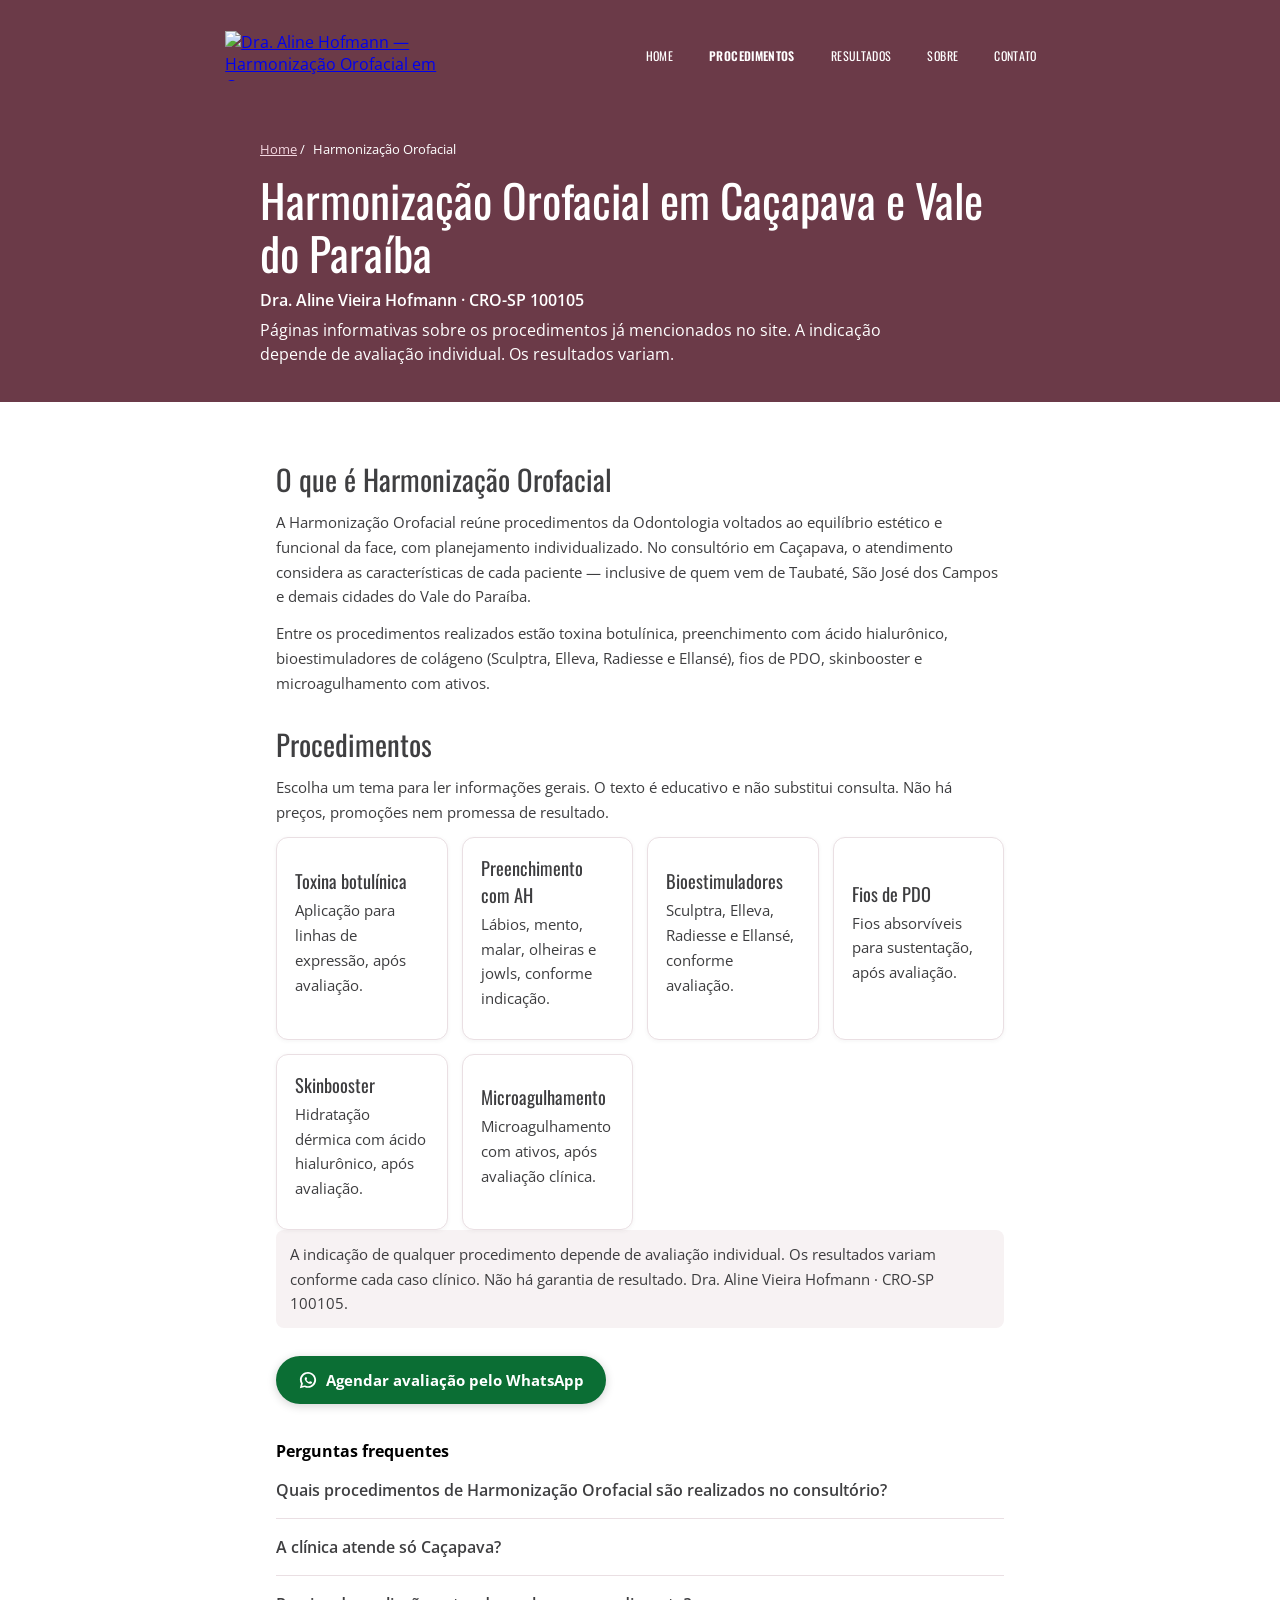
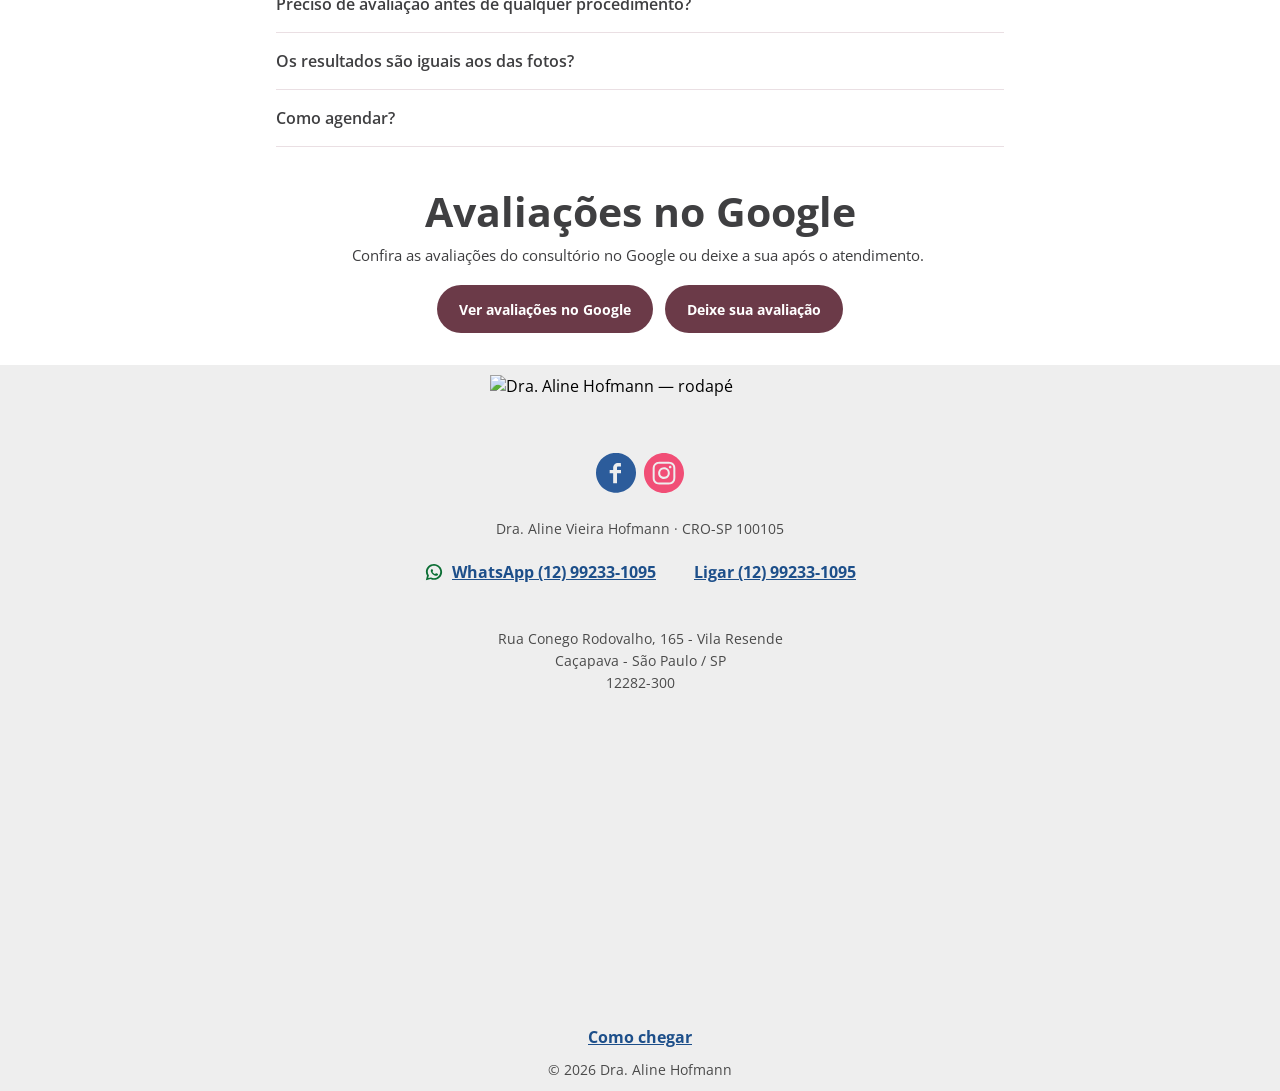
==== commit 8eade369: "Remove lifting de temporal e lipoaspiração de papada do site A profissional não realiza mais esses p" ====
--- a/harmonizacao-orofacial/index.html
+++ b/harmonizacao-orofacial/index.html
@@ -127,7 +127,7 @@
           "name": "Quais procedimentos de Harmonização Orofacial são realizados no consultório?",
           "acceptedAnswer": {
             "@type": "Answer",
-            "text": "Entre os procedimentos mencionados no site estão toxina botulínica, preenchimento com ácido hialurônico, bioestimuladores de colágeno (Sculptra, Elleva, Radiesse e Ellansé), fios de PDO, skinbooster, microagulhamento com ativos, lipoaspiração cirúrgica de papada e lifting de temporal. A indicação de cada um depende de avaliação individual."
+            "text": "Entre os procedimentos mencionados no site estão toxina botulínica, preenchimento com ácido hialurônico, bioestimuladores de colágeno (Sculptra, Elleva, Radiesse e Ellansé), fios de PDO, skinbooster e microagulhamento com ativos. A indicação de cada um depende de avaliação individual."
           }
         },
         {
@@ -214,8 +214,6 @@
                             <li><a href="/harmonizacao-orofacial/fios-de-pdo/">Fios de PDO</a></li>
                             <li><a href="/harmonizacao-orofacial/skinbooster/">Skinbooster</a></li>
                             <li><a href="/harmonizacao-orofacial/microagulhamento-com-ativos/">Microagulhamento com ativos</a></li>
-                            <li><a href="/harmonizacao-orofacial/lipoaspiracao-de-papada/">Lipoaspiração cirúrgica de papada</a></li>
-                            <li><a href="/harmonizacao-orofacial/lifting-de-temporal/">Lifting de temporal</a></li>
                             </ul>
                           </li>
                           <li><a href="/#resultados">RESULTADOS</a></li>
@@ -246,7 +244,7 @@
       <article class="page-main">
         <h2>O que é Harmonização Orofacial</h2>
         <p>A Harmonização Orofacial reúne procedimentos da Odontologia voltados ao equilíbrio estético e funcional da face, com planejamento individualizado. No consultório em Caçapava, o atendimento considera as características de cada paciente — inclusive de quem vem de Taubaté, São José dos Campos e demais cidades do Vale do Paraíba.</p>
-        <p>Entre os procedimentos realizados estão toxina botulínica, preenchimento com ácido hialurônico, bioestimuladores de colágeno (Sculptra, Elleva, Radiesse e Ellansé), fios de PDO, skinbooster, microagulhamento com ativos, lipoaspiração cirúrgica de papada e lifting de temporal.</p>
+        <p>Entre os procedimentos realizados estão toxina botulínica, preenchimento com ácido hialurônico, bioestimuladores de colágeno (Sculptra, Elleva, Radiesse e Ellansé), fios de PDO, skinbooster e microagulhamento com ativos.</p>
         <h2>Procedimentos</h2>
         <p>Escolha um tema para ler informações gerais. O texto é educativo e não substitui consulta. Não há preços, promoções nem promessa de resultado.</p>
         <div class="procedimentos-grid">
@@ -256,8 +254,6 @@
           <a class="procedimento-card" href="/harmonizacao-orofacial/fios-de-pdo/"><span class="card-title">Fios de PDO</span><p>Fios absorvíveis para sustentação, após avaliação.</p></a>
           <a class="procedimento-card" href="/harmonizacao-orofacial/skinbooster/"><span class="card-title">Skinbooster</span><p>Hidratação dérmica com ácido hialurônico, após avaliação.</p></a>
           <a class="procedimento-card" href="/harmonizacao-orofacial/microagulhamento-com-ativos/"><span class="card-title">Microagulhamento</span><p>Microagulhamento com ativos, após avaliação clínica.</p></a>
-          <a class="procedimento-card" href="/harmonizacao-orofacial/lipoaspiracao-de-papada/"><span class="card-title">Lipoaspiração de papada</span><p>Lipoaspiração cirúrgica de papada, após avaliação.</p></a>
-          <a class="procedimento-card" href="/harmonizacao-orofacial/lifting-de-temporal/"><span class="card-title">Lifting de temporal</span><p>Lifting da região temporal, após avaliação.</p></a>
         </div>
         <p class="compliance-note">A indicação de qualquer procedimento depende de avaliação individual. Os resultados variam conforme cada caso clínico. Não há garantia de resultado. Dra. Aline Vieira Hofmann · CRO-SP 100105.</p>
       </article>
@@ -267,7 +263,7 @@
       <section class="page-faq" aria-labelledby="faq-title">
         <h2 id="faq-title">Perguntas frequentes</h2>
         <ul class="faq-list">
-          <li><details><summary>Quais procedimentos de Harmonização Orofacial são realizados no consultório?</summary><p>Entre os procedimentos mencionados no site estão toxina botulínica, preenchimento com ácido hialurônico, bioestimuladores de colágeno (Sculptra, Elleva, Radiesse e Ellansé), fios de PDO, skinbooster, microagulhamento com ativos, lipoaspiração cirúrgica de papada e lifting de temporal. A indicação de cada um depende de avaliação individual.</p></details></li>
+          <li><details><summary>Quais procedimentos de Harmonização Orofacial são realizados no consultório?</summary><p>Entre os procedimentos mencionados no site estão toxina botulínica, preenchimento com ácido hialurônico, bioestimuladores de colágeno (Sculptra, Elleva, Radiesse e Ellansé), fios de PDO, skinbooster e microagulhamento com ativos. A indicação de cada um depende de avaliação individual.</p></details></li>
           <li><details><summary>A clínica atende só Caçapava?</summary><p>O consultório fica em Caçapava/SP e também recebe pacientes de Taubaté, São José dos Campos e de outras cidades do Vale do Paraíba.</p></details></li>
           <li><details><summary>Preciso de avaliação antes de qualquer procedimento?</summary><p>Sim. Nenhum procedimento é indicado sem exame clínico. Esta página é informativa e não substitui consulta.</p></details></li>
           <li><details><summary>Os resultados são iguais aos das fotos?</summary><p>Não. Imagens e relatos de outros casos não preveem o seu resultado. Os resultados variam conforme cada caso clínico.</p></details></li>
